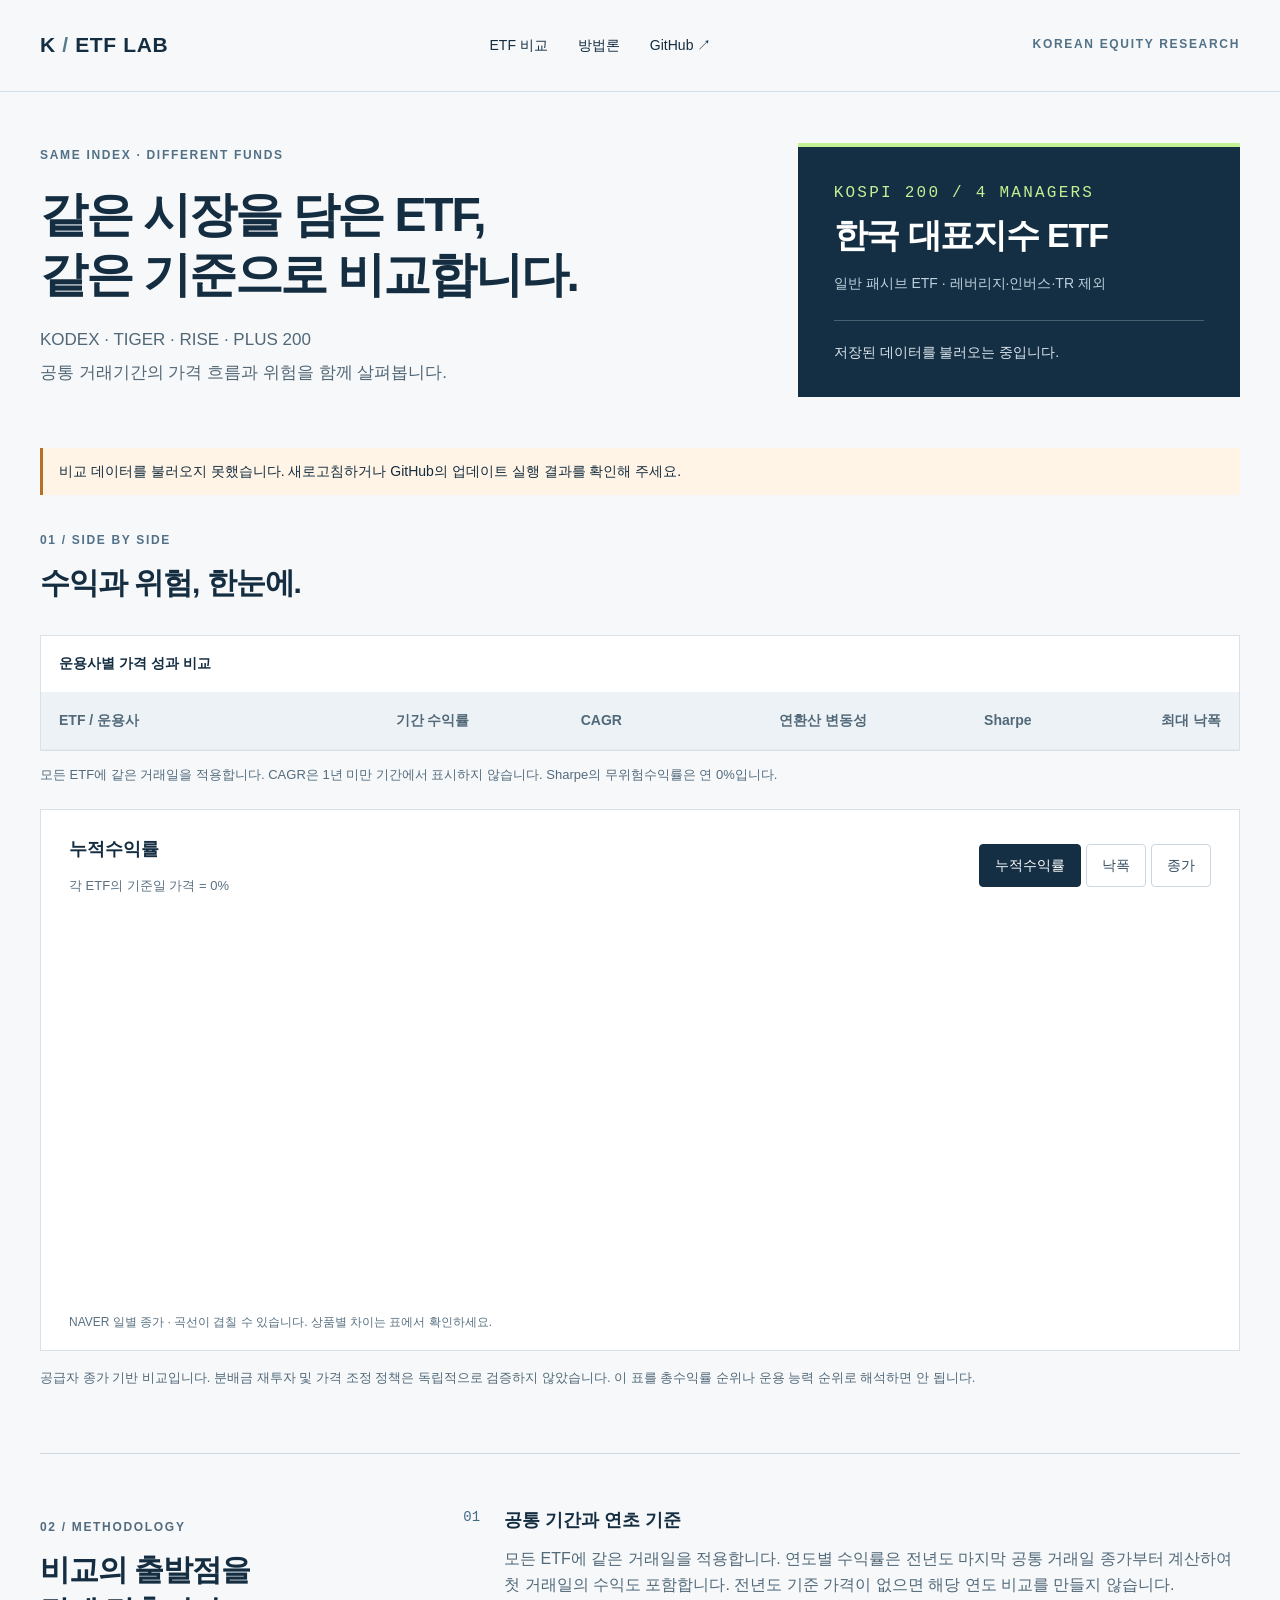
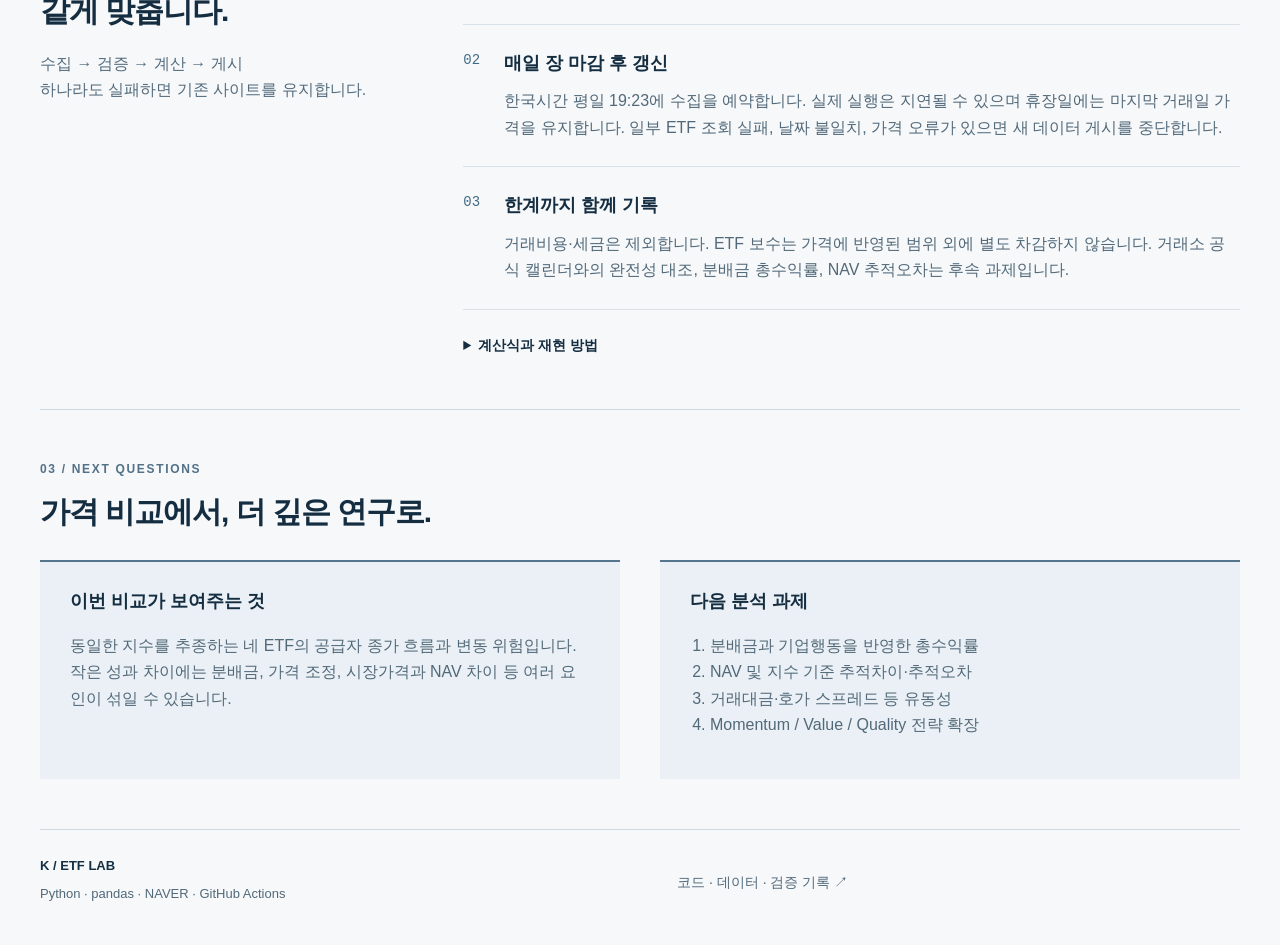
==== docs/index.html @ 1e572a50 "Add multi-ETF comparison and automated daily data refresh" ====
<!doctype html><html lang="ko"><head><meta charset="utf-8"><meta name="viewport" content="width=device-width,initial-scale=1"><title>KOSPI200 ETF LAB | 운용사별 ETF 비교</title><meta name="description" content="KODEX, TIGER, RISE, PLUS 200의 동일 기간 가격 성과 비교. 2026 YTD, 변동성, Sharpe, 최대 낙폭과 데이터 한계."><link rel="icon" href="favicon.svg"><link rel="stylesheet" href="style.css"><script defer src="data.js"></script><script defer src="app.js"></script></head><body>
<header><a class="brand" href="#">K<span> / </span>ETF LAB</a><nav aria-label="페이지 이동"><a href="#analysis">ETF 비교</a><a href="#method">방법론</a><a href="https://github.com/wjyi0615/KOSPI200-ETF-LAB">GitHub ↗</a></nav><span class="edition">KOREAN EQUITY RESEARCH</span></header>
<main><section class="intro"><div><p class="eyebrow">SAME INDEX · DIFFERENT FUNDS</p><h1>같은 시장을 담은 ETF,<br>같은 기준으로 비교합니다.</h1><p class="lead">KODEX · TIGER · RISE · PLUS 200<br>공통 거래기간의 가격 흐름과 위험을 함께 살펴봅니다.</p></div><aside><span class="ticker">KOSPI 200 / 4 MANAGERS</span><h2>한국 대표지수 ETF</h2><p>일반 패시브 ETF · 레버리지·인버스·TR 제외</p><div class="note" id="data-date">저장된 데이터를 불러오는 중입니다.</div></aside></section>
<div class="status" id="status" role="status">데이터를 확인하고 있습니다.</div><noscript><p>차트와 비교표를 보려면 JavaScript를 켜주세요. 계산 방법과 코드는 GitHub에서 확인할 수 있습니다.</p></noscript>
<section id="analysis"><div class="section-head"><div><p class="eyebrow">01 / SIDE BY SIDE</p><h2>수익과 위험, 한눈에.</h2></div><div id="periods" class="periods" role="group" aria-label="분석 기간"></div></div><p id="range" class="muted" aria-live="polite"></p><div class="table-wrap"><table><caption>운용사별 가격 성과 비교</caption><thead><tr><th scope="col">ETF / 운용사</th><th scope="col" id="return-label">기간 수익률</th><th scope="col">CAGR</th><th scope="col">연환산 변동성</th><th scope="col">Sharpe</th><th scope="col">최대 낙폭</th></tr></thead><tbody id="comparison"></tbody></table></div><p class="metric-note">모든 ETF에 같은 거래일을 적용합니다. CAGR은 1년 미만 기간에서 표시하지 않습니다. Sharpe의 무위험수익률은 연 0%입니다.</p>
<div class="chart-panel"><div class="chart-top"><div><h3 id="chart-title">누적수익률</h3><p id="chart-note">각 ETF의 기준일 가격 = 0%</p></div><div class="chart-controls" role="group" aria-label="차트 종류"><button data-chart="cumulative" aria-pressed="true">누적수익률</button><button data-chart="drawdown" aria-pressed="false">낙폭</button><button data-chart="price" aria-pressed="false">종가</button></div></div><div id="legend"></div><svg id="chart" viewBox="0 0 1000 330" role="img" aria-labelledby="chart-title chart-desc"><desc id="chart-desc">ETF 가격 성과 비교</desc></svg><p class="chart-caption">NAVER 일별 종가 · 곡선이 겹칠 수 있습니다. 상품별 차이는 표에서 확인하세요.</p></div>
<p class="disclosure">공급자 종가 기반 비교입니다. 분배금 재투자 및 가격 조정 정책은 독립적으로 검증하지 않았습니다. 이 표를 총수익률 순위나 운용 능력 순위로 해석하면 안 됩니다.</p></section>
<section class="method" id="method"><div><p class="eyebrow">02 / METHODOLOGY</p><h2>비교의 출발점을<br>같게 맞춥니다.</h2><p>수집 → 검증 → 계산 → 게시<br>하나라도 실패하면 기존 사이트를 유지합니다.</p></div><div class="method-content"><article><span>01</span><div><h3>공통 기간과 연초 기준</h3><p>모든 ETF에 같은 거래일을 적용합니다. 연도별 수익률은 전년도 마지막 공통 거래일 종가부터 계산하여 첫 거래일의 수익도 포함합니다. 전년도 기준 가격이 없으면 해당 연도 비교를 만들지 않습니다.</p></div></article><article><span>02</span><div><h3>매일 장 마감 후 갱신</h3><p>한국시간 평일 19:23에 수집을 예약합니다. 실제 실행은 지연될 수 있으며 휴장일에는 마지막 거래일 가격을 유지합니다. 일부 ETF 조회 실패, 날짜 불일치, 가격 오류가 있으면 새 데이터 게시를 중단합니다.</p></div></article><article><span>03</span><div><h3>한계까지 함께 기록</h3><p>거래비용·세금은 제외합니다. ETF 보수는 가격에 반영된 범위 외에 별도 차감하지 않습니다. 거래소 공식 캘린더와의 완전성 대조, 분배금 총수익률, NAV 추적오차는 후속 과제입니다.</p></div></article><details><summary>계산식과 재현 방법</summary><div class="formulas"><p>일별수익률 = Pₜ / Pₜ₋₁ − 1</p><p>기간수익률 = P끝 / P기준일 − 1</p><p>CAGR = (P끝 / P기준일)^(365.25 / 경과일수) − 1</p><p>연환산 변동성 = 일별수익률 표본 표준편차 × √252</p><p>Sharpe = 일별수익률 평균 / 표본 표준편차 × √252</p><p>최대 낙폭 = min(Pₜ / 해당 기간 누적 최고가격 − 1)</p><p>코드·종목 설정·공개 데이터 스냅샷은 GitHub에 보관합니다. 원본 조회 응답과 체크섬은 자동 실행의 산출물로 14일 보관합니다.</p></div></details></div></section>
<section id="limitations"><p class="eyebrow">03 / NEXT QUESTIONS</p><h2>가격 비교에서, 더 깊은 연구로.</h2><div class="boundary-grid"><article><h3>이번 비교가 보여주는 것</h3><p>동일한 지수를 추종하는 네 ETF의 공급자 종가 흐름과 변동 위험입니다. 작은 성과 차이에는 분배금, 가격 조정, 시장가격과 NAV 차이 등 여러 요인이 섞일 수 있습니다.</p></article><article><h3>다음 분석 과제</h3><ol><li>분배금과 기업행동을 반영한 총수익률</li><li>NAV 및 지수 기준 추적차이·추적오차</li><li>거래대금·호가 스프레드 등 유동성</li><li>Momentum / Value / Quality 전략 확장</li></ol></article></div></section>
<footer><div><b>K / ETF LAB</b><p>Python · pandas · NAVER · GitHub Actions</p></div><a href="https://github.com/wjyi0615/KOSPI200-ETF-LAB">코드 · 데이터 · 검증 기록 ↗</a><p id="checked-at"></p></footer></main></body></html>
---- docs/style.css ----
:root{font-family:Inter,-apple-system,BlinkMacSystemFont,"Apple SD Gothic Neo","Noto Sans KR",sans-serif;color:#142d40;background:#f6f8fa;font-size:16px;line-height:1.65}*{box-sizing:border-box}body{margin:0}a{color:inherit;text-decoration:none}a:hover{text-decoration:underline}header{max-width:1280px;margin:auto;padding:28px 40px;display:flex;align-items:center;justify-content:space-between;border-bottom:1px solid #d5dfe7}.brand{font-size:21px;font-weight:800;letter-spacing:.03em}.brand span{color:#557c8c}nav{display:flex;gap:30px;font-size:14px}.edition,.eyebrow{font-size:12px;letter-spacing:.14em;font-weight:700;color:#527187}main{max-width:1280px;padding:0 40px;margin:auto}.intro{display:grid;grid-template-columns:1.5fr 1fr;gap:80px;padding:64px 0 58px;align-items:center}h1{font-size:clamp(36px,4.5vw,58px);line-height:1.24;letter-spacing:-.045em;margin:20px 0}h2{font-size:30px;line-height:1.35;letter-spacing:-.035em;margin:12px 0 20px}h3{font-size:18px;margin:0 0 10px}.lead{font-size:17px;color:#526776;line-height:1.9}aside{background:#142f43;color:white;padding:32px 36px;position:relative;border-top:4px solid #c5ef93}aside h2{font-size:34px;margin:6px 0}aside p{font-size:14px;color:#bed0de}.ticker{color:#c5ef93;letter-spacing:.14em;font-family:monospace}.note{border-top:1px solid #476070;padding-top:20px;margin-top:25px;font-size:14px;color:#dbe5ed}section{scroll-margin-top:30px}.section-head{display:flex;justify-content:space-between;align-items:center;gap:20px}.section-head h2{margin-bottom:8px}button{font:inherit;font-size:14px;cursor:pointer;border:1px solid #cad7e1;background:transparent;color:#324c61;padding:9px 15px;border-radius:4px}button:hover{background:#e5edf2}button[aria-pressed=true]{background:#142f43;color:white;border-color:#142f43}button:focus-visible,a:focus-visible,summary:focus-visible{outline:3px solid #4b98ce;outline-offset:4px}.periods,.chart-controls{display:flex;gap:5px}.muted{font-size:14px;color:#536b7d}.metrics{display:grid;grid-template-columns:repeat(5,1fr);margin:25px 0 28px;border-top:1px solid #cdd9e2;border-bottom:1px solid #cdd9e2}.metric{padding:23px 18px;border-right:1px solid #dbe3e9}.metric:first-child{padding-left:0}.metric:last-child{border:0}.metric-label{font-size:14px;color:#526979}.metric-value{font-size:30px;font-weight:650;letter-spacing:-.04em;margin-top:8px;font-variant-numeric:tabular-nums}.metric-value.negative{color:#ab4353}.chart-panel{background:white;border:1px solid #d8e1e8;padding:25px 28px 15px}.chart-top{display:flex;align-items:center;justify-content:space-between;gap:14px}.chart-top p{font-size:13px;color:#597182;margin:0}#chart{width:100%;display:block;margin-top:20px;overflow:visible}.chart-caption{font-size:12px;color:#597182;margin:2px 0}.disclosure{font-size:13px;color:#526979;margin:16px 0 0}.method{display:grid;grid-template-columns:1fr 2fr;gap:70px;border-top:1px solid #cdd9e2;margin-top:65px;padding:52px 0}.method>div>p{color:#536b7d}.method-content article{display:flex;gap:24px;padding:0 0 25px;margin-bottom:24px;border-bottom:1px solid #d9e2e9}.method-content article>span{color:#426b84;font-size:14px;font-family:monospace}.method-content p{margin:0;color:#526979;font-size:16px}summary{font-size:14px;cursor:pointer;font-weight:650}.formulas{padding:20px 0}.formulas p{margin:10px 0;font-size:14px}#limitations{padding:38px 0 50px;border-top:1px solid #cdd9e2}.boundary-grid{display:grid;grid-template-columns:1fr 1fr;gap:40px;margin-top:28px}.boundary-grid article{padding:25px 30px;background:#eaf0f5;border-top:2px solid #54778d}.boundary-grid p,.boundary-grid li{color:#526979;font-size:16px}.boundary-grid ol{padding-left:20px}footer{display:flex;justify-content:space-between;gap:25px;align-items:center;border-top:1px solid #cdd9e2;padding:25px 0 35px;font-size:13px;color:#526979}footer a{font-size:14px}footer b{color:#142f43}footer p{margin:6px 0}@media(max-width:850px){header{padding:22px 24px}.edition{display:none}main{padding:0 24px}.intro{gap:30px;grid-template-columns:1.2fr 1fr;padding:35px 0}.section-head{align-items:flex-start;flex-direction:column}.metrics{grid-template-columns:repeat(3,1fr)}.metric:first-child{padding-left:18px}.metric:nth-child(3){border:0}.metric-value{font-size:26px}.method{grid-template-columns:1fr;gap:25px}.chart-controls button{padding:8px}.boundary-grid{gap:20px}footer{flex-wrap:wrap}}@media(max-width:560px){header{padding:20px}.brand{font-size:17px}nav{gap:14px;font-size:12px}main{padding:0 20px}.intro{grid-template-columns:1fr;gap:18px}h1{font-size:39px}aside{padding:22px}.intro aside h2{font-size:26px}.note{margin-top:15px;padding-top:12px}.metrics{grid-template-columns:repeat(2,1fr)}.metric:nth-child(3){border-right:1px solid #dbe3e9}.metric:nth-child(even){border:0}.chart-panel{padding:18px 12px}.chart-top{align-items:flex-start;flex-direction:column}#chart{min-height:180px}.boundary-grid{grid-template-columns:1fr}.method{margin-top:42px;padding-top:35px}footer{align-items:flex-start;flex-direction:column}.metric-value{font-size:28px}}
.intro{grid-template-columns:1.6fr 1fr;padding:42px 0;gap:50px}h1{font-size:clamp(32px,4vw,48px)}.table-wrap{overflow-x:auto;margin:24px 0 8px;background:white;border:1px solid #d8e1e8}table{border-collapse:collapse;width:100%;white-space:nowrap;font-size:14px;text-align:right}th,td{padding:17px 18px;border-bottom:1px solid #e2e9ef}th{font-weight:600;color:#526979;background:#edf2f6}th:first-child,td:first-child{text-align:left}td small{display:block;font-size:12px;color:#526979}td b{font-size:16px}caption{text-align:left;padding:16px 18px;font-weight:600}#legend{display:flex;gap:20px;flex-wrap:wrap;margin:18px 0 0;font-size:14px}.swatch{display:inline-block;width:20px;height:3px;vertical-align:middle;margin-right:8px}.status{padding:12px 16px;border-left:3px solid #197681;background:#e8f1f3;font-size:14px;margin-bottom:24px}.status.warning{border-color:#b57027;background:#fff4e5}.chart-panel{margin-top:24px}.periods{flex-wrap:wrap}.method{gap:35px}.metric-note{font-size:13px;color:#536b7d}.table-wrap a{text-decoration:underline;text-underline-offset:3px}@media(max-width:650px){.intro{grid-template-columns:1fr;gap:18px}h1{font-size:35px}.edition{display:none}.table-wrap{margin-right:-5px}th,td{padding:14px 12px}.section-head{align-items:flex-start}.chart-controls{flex-wrap:wrap}}
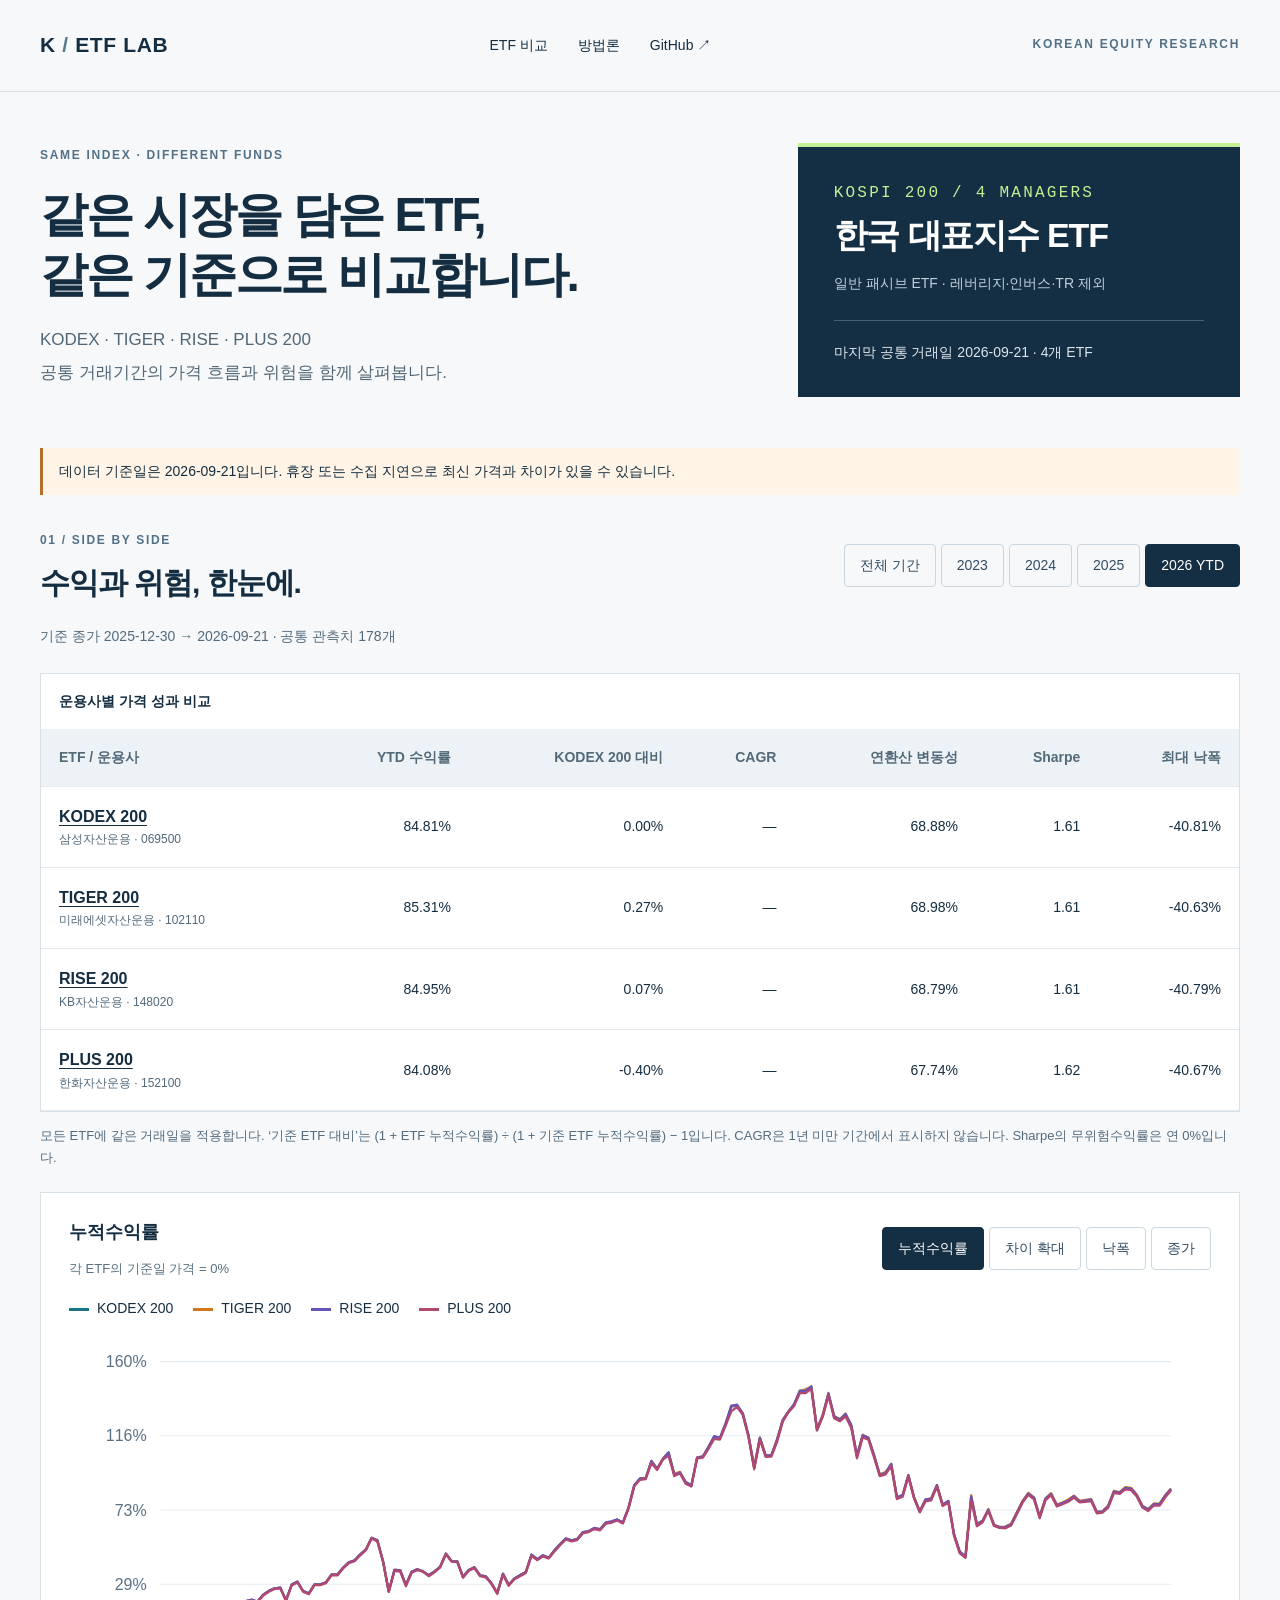
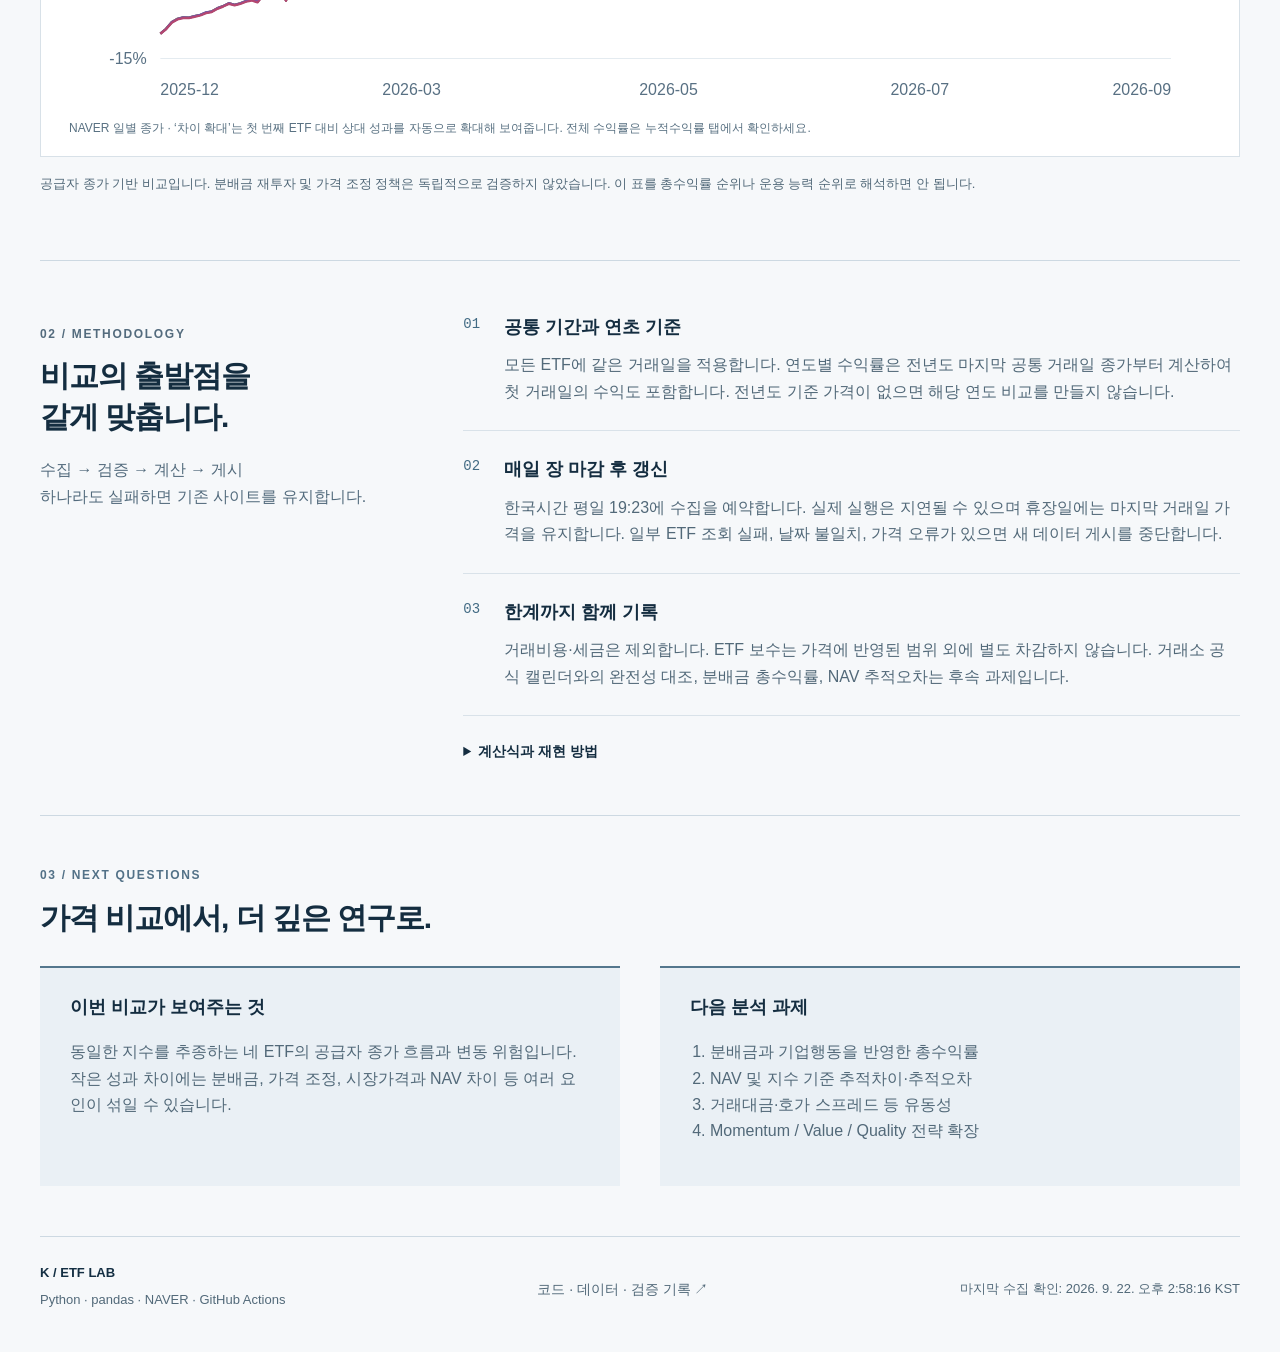
==== commit 63232fce: "Add relative ETF performance comparison: docs/index.html" ====
--- a/docs/index.html
+++ b/docs/index.html
@@ -2,8 +2,8 @@
 <header><a class="brand" href="#">K<span> / </span>ETF LAB</a><nav aria-label="페이지 이동"><a href="#analysis">ETF 비교</a><a href="#method">방법론</a><a href="https://github.com/wjyi0615/KOSPI200-ETF-LAB">GitHub ↗</a></nav><span class="edition">KOREAN EQUITY RESEARCH</span></header>
 <main><section class="intro"><div><p class="eyebrow">SAME INDEX · DIFFERENT FUNDS</p><h1>같은 시장을 담은 ETF,<br>같은 기준으로 비교합니다.</h1><p class="lead">KODEX · TIGER · RISE · PLUS 200<br>공통 거래기간의 가격 흐름과 위험을 함께 살펴봅니다.</p></div><aside><span class="ticker">KOSPI 200 / 4 MANAGERS</span><h2>한국 대표지수 ETF</h2><p>일반 패시브 ETF · 레버리지·인버스·TR 제외</p><div class="note" id="data-date">저장된 데이터를 불러오는 중입니다.</div></aside></section>
 <div class="status" id="status" role="status">데이터를 확인하고 있습니다.</div><noscript><p>차트와 비교표를 보려면 JavaScript를 켜주세요. 계산 방법과 코드는 GitHub에서 확인할 수 있습니다.</p></noscript>
-<section id="analysis"><div class="section-head"><div><p class="eyebrow">01 / SIDE BY SIDE</p><h2>수익과 위험, 한눈에.</h2></div><div id="periods" class="periods" role="group" aria-label="분석 기간"></div></div><p id="range" class="muted" aria-live="polite"></p><div class="table-wrap"><table><caption>운용사별 가격 성과 비교</caption><thead><tr><th scope="col">ETF / 운용사</th><th scope="col" id="return-label">기간 수익률</th><th scope="col">CAGR</th><th scope="col">연환산 변동성</th><th scope="col">Sharpe</th><th scope="col">최대 낙폭</th></tr></thead><tbody id="comparison"></tbody></table></div><p class="metric-note">모든 ETF에 같은 거래일을 적용합니다. CAGR은 1년 미만 기간에서 표시하지 않습니다. Sharpe의 무위험수익률은 연 0%입니다.</p>
-<div class="chart-panel"><div class="chart-top"><div><h3 id="chart-title">누적수익률</h3><p id="chart-note">각 ETF의 기준일 가격 = 0%</p></div><div class="chart-controls" role="group" aria-label="차트 종류"><button data-chart="cumulative" aria-pressed="true">누적수익률</button><button data-chart="drawdown" aria-pressed="false">낙폭</button><button data-chart="price" aria-pressed="false">종가</button></div></div><div id="legend"></div><svg id="chart" viewBox="0 0 1000 330" role="img" aria-labelledby="chart-title chart-desc"><desc id="chart-desc">ETF 가격 성과 비교</desc></svg><p class="chart-caption">NAVER 일별 종가 · 곡선이 겹칠 수 있습니다. 상품별 차이는 표에서 확인하세요.</p></div>
+<section id="analysis"><div class="section-head"><div><p class="eyebrow">01 / SIDE BY SIDE</p><h2>수익과 위험, 한눈에.</h2></div><div id="periods" class="periods" role="group" aria-label="분석 기간"></div></div><p id="range" class="muted" aria-live="polite"></p><div class="table-wrap"><table><caption>운용사별 가격 성과 비교</caption><thead><tr><th scope="col">ETF / 운용사</th><th scope="col" id="return-label">기간 수익률</th><th scope="col" id="relative-label">기준 ETF 대비</th><th scope="col">CAGR</th><th scope="col">연환산 변동성</th><th scope="col">Sharpe</th><th scope="col">최대 낙폭</th></tr></thead><tbody id="comparison"></tbody></table></div><p class="metric-note">모든 ETF에 같은 거래일을 적용합니다. ‘기준 ETF 대비’는 (1 + ETF 누적수익률) ÷ (1 + 기준 ETF 누적수익률) − 1입니다. CAGR은 1년 미만 기간에서 표시하지 않습니다. Sharpe의 무위험수익률은 연 0%입니다.</p>
+<div class="chart-panel"><div class="chart-top"><div><h3 id="chart-title">누적수익률</h3><p id="chart-note">각 ETF의 기준일 가격 = 0%</p></div><div class="chart-controls" role="group" aria-label="차트 종류"><button data-chart="cumulative" aria-pressed="true">누적수익률</button><button data-chart="relative" aria-pressed="false">차이 확대</button><button data-chart="drawdown" aria-pressed="false">낙폭</button><button data-chart="price" aria-pressed="false">종가</button></div></div><div id="legend"></div><svg id="chart" viewBox="0 0 1000 330" role="img" aria-labelledby="chart-title chart-desc"><desc id="chart-desc">ETF 가격 성과 비교</desc></svg><p class="chart-caption">NAVER 일별 종가 · ‘차이 확대’는 첫 번째 ETF 대비 상대 성과를 자동으로 확대해 보여줍니다. 전체 수익률은 누적수익률 탭에서 확인하세요.</p></div>
 <p class="disclosure">공급자 종가 기반 비교입니다. 분배금 재투자 및 가격 조정 정책은 독립적으로 검증하지 않았습니다. 이 표를 총수익률 순위나 운용 능력 순위로 해석하면 안 됩니다.</p></section>
 <section class="method" id="method"><div><p class="eyebrow">02 / METHODOLOGY</p><h2>비교의 출발점을<br>같게 맞춥니다.</h2><p>수집 → 검증 → 계산 → 게시<br>하나라도 실패하면 기존 사이트를 유지합니다.</p></div><div class="method-content"><article><span>01</span><div><h3>공통 기간과 연초 기준</h3><p>모든 ETF에 같은 거래일을 적용합니다. 연도별 수익률은 전년도 마지막 공통 거래일 종가부터 계산하여 첫 거래일의 수익도 포함합니다. 전년도 기준 가격이 없으면 해당 연도 비교를 만들지 않습니다.</p></div></article><article><span>02</span><div><h3>매일 장 마감 후 갱신</h3><p>한국시간 평일 19:23에 수집을 예약합니다. 실제 실행은 지연될 수 있으며 휴장일에는 마지막 거래일 가격을 유지합니다. 일부 ETF 조회 실패, 날짜 불일치, 가격 오류가 있으면 새 데이터 게시를 중단합니다.</p></div></article><article><span>03</span><div><h3>한계까지 함께 기록</h3><p>거래비용·세금은 제외합니다. ETF 보수는 가격에 반영된 범위 외에 별도 차감하지 않습니다. 거래소 공식 캘린더와의 완전성 대조, 분배금 총수익률, NAV 추적오차는 후속 과제입니다.</p></div></article><details><summary>계산식과 재현 방법</summary><div class="formulas"><p>일별수익률 = Pₜ / Pₜ₋₁ − 1</p><p>기간수익률 = P끝 / P기준일 − 1</p><p>CAGR = (P끝 / P기준일)^(365.25 / 경과일수) − 1</p><p>연환산 변동성 = 일별수익률 표본 표준편차 × √252</p><p>Sharpe = 일별수익률 평균 / 표본 표준편차 × √252</p><p>최대 낙폭 = min(Pₜ / 해당 기간 누적 최고가격 − 1)</p><p>코드·종목 설정·공개 데이터 스냅샷은 GitHub에 보관합니다. 원본 조회 응답과 체크섬은 자동 실행의 산출물로 14일 보관합니다.</p></div></details></div></section>
 <section id="limitations"><p class="eyebrow">03 / NEXT QUESTIONS</p><h2>가격 비교에서, 더 깊은 연구로.</h2><div class="boundary-grid"><article><h3>이번 비교가 보여주는 것</h3><p>동일한 지수를 추종하는 네 ETF의 공급자 종가 흐름과 변동 위험입니다. 작은 성과 차이에는 분배금, 가격 조정, 시장가격과 NAV 차이 등 여러 요인이 섞일 수 있습니다.</p></article><article><h3>다음 분석 과제</h3><ol><li>분배금과 기업행동을 반영한 총수익률</li><li>NAV 및 지수 기준 추적차이·추적오차</li><li>거래대금·호가 스프레드 등 유동성</li><li>Momentum / Value / Quality 전략 확장</li></ol></article></div></section>
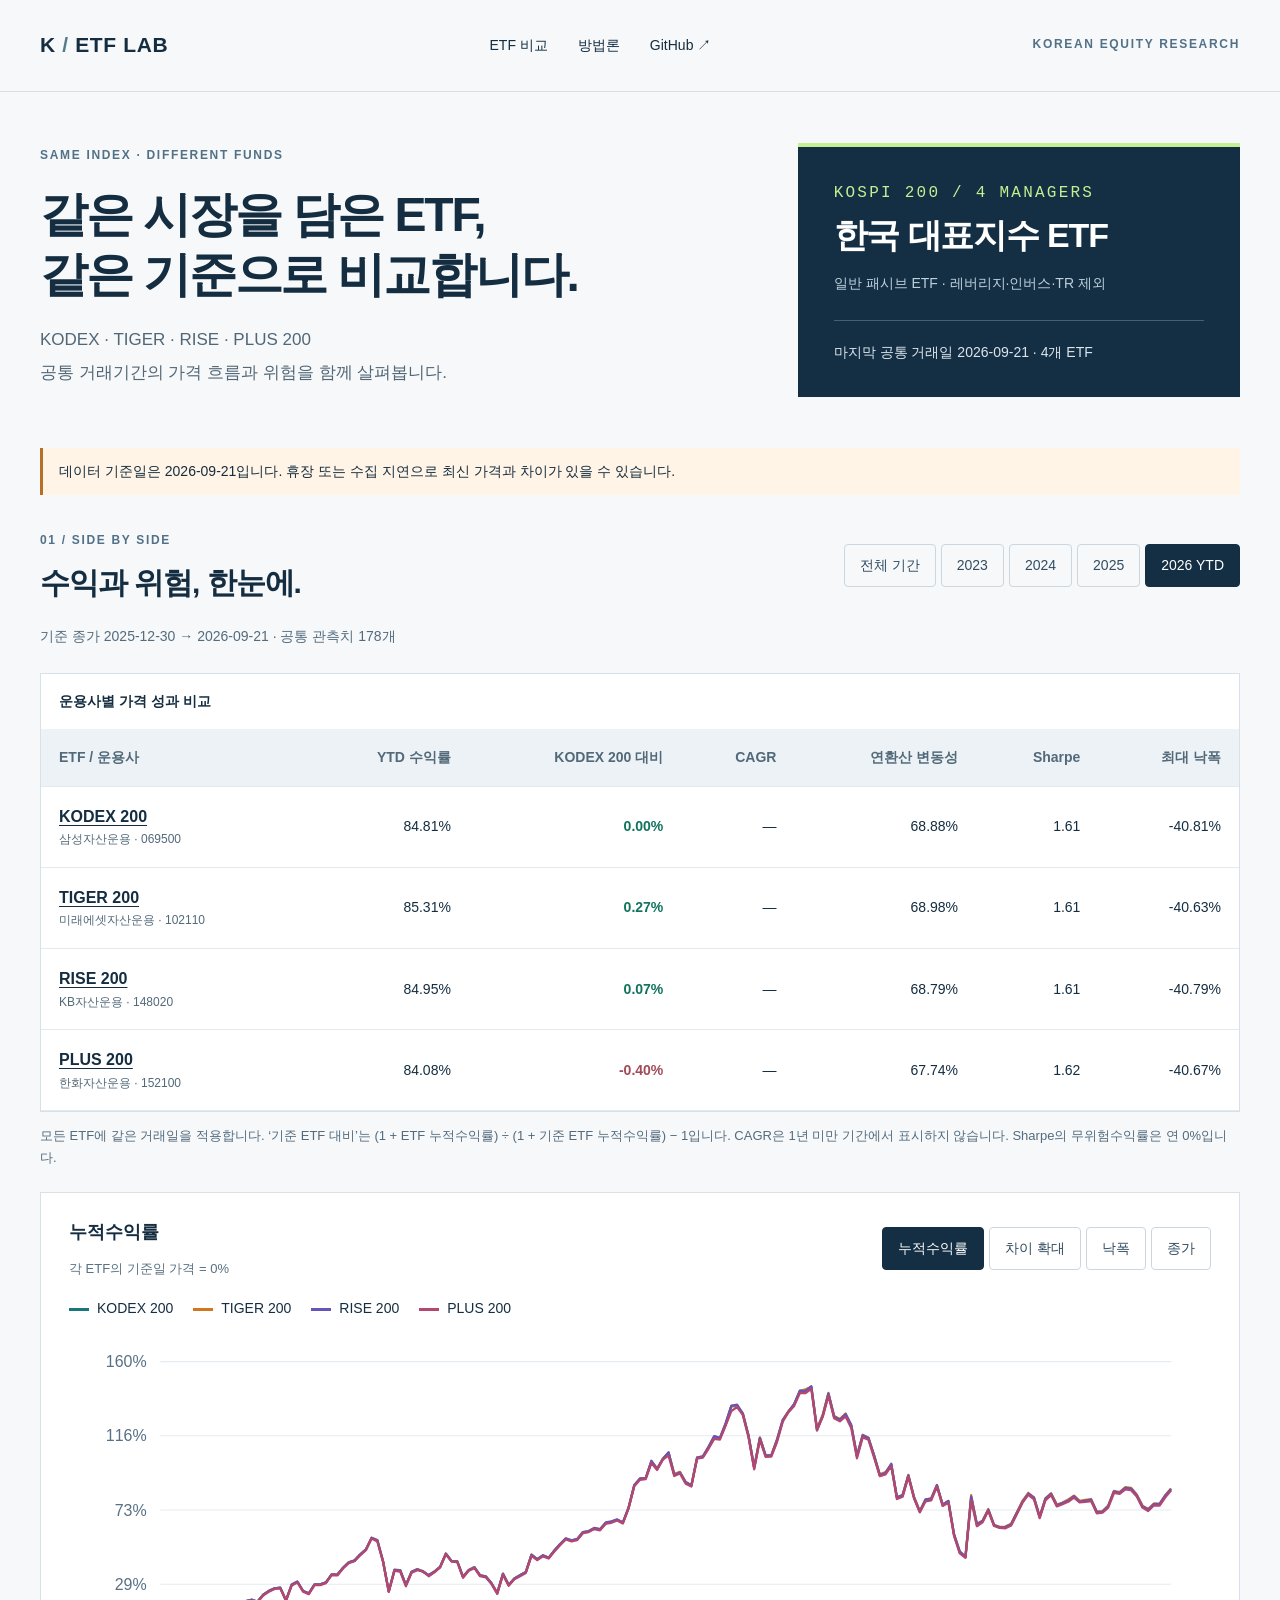
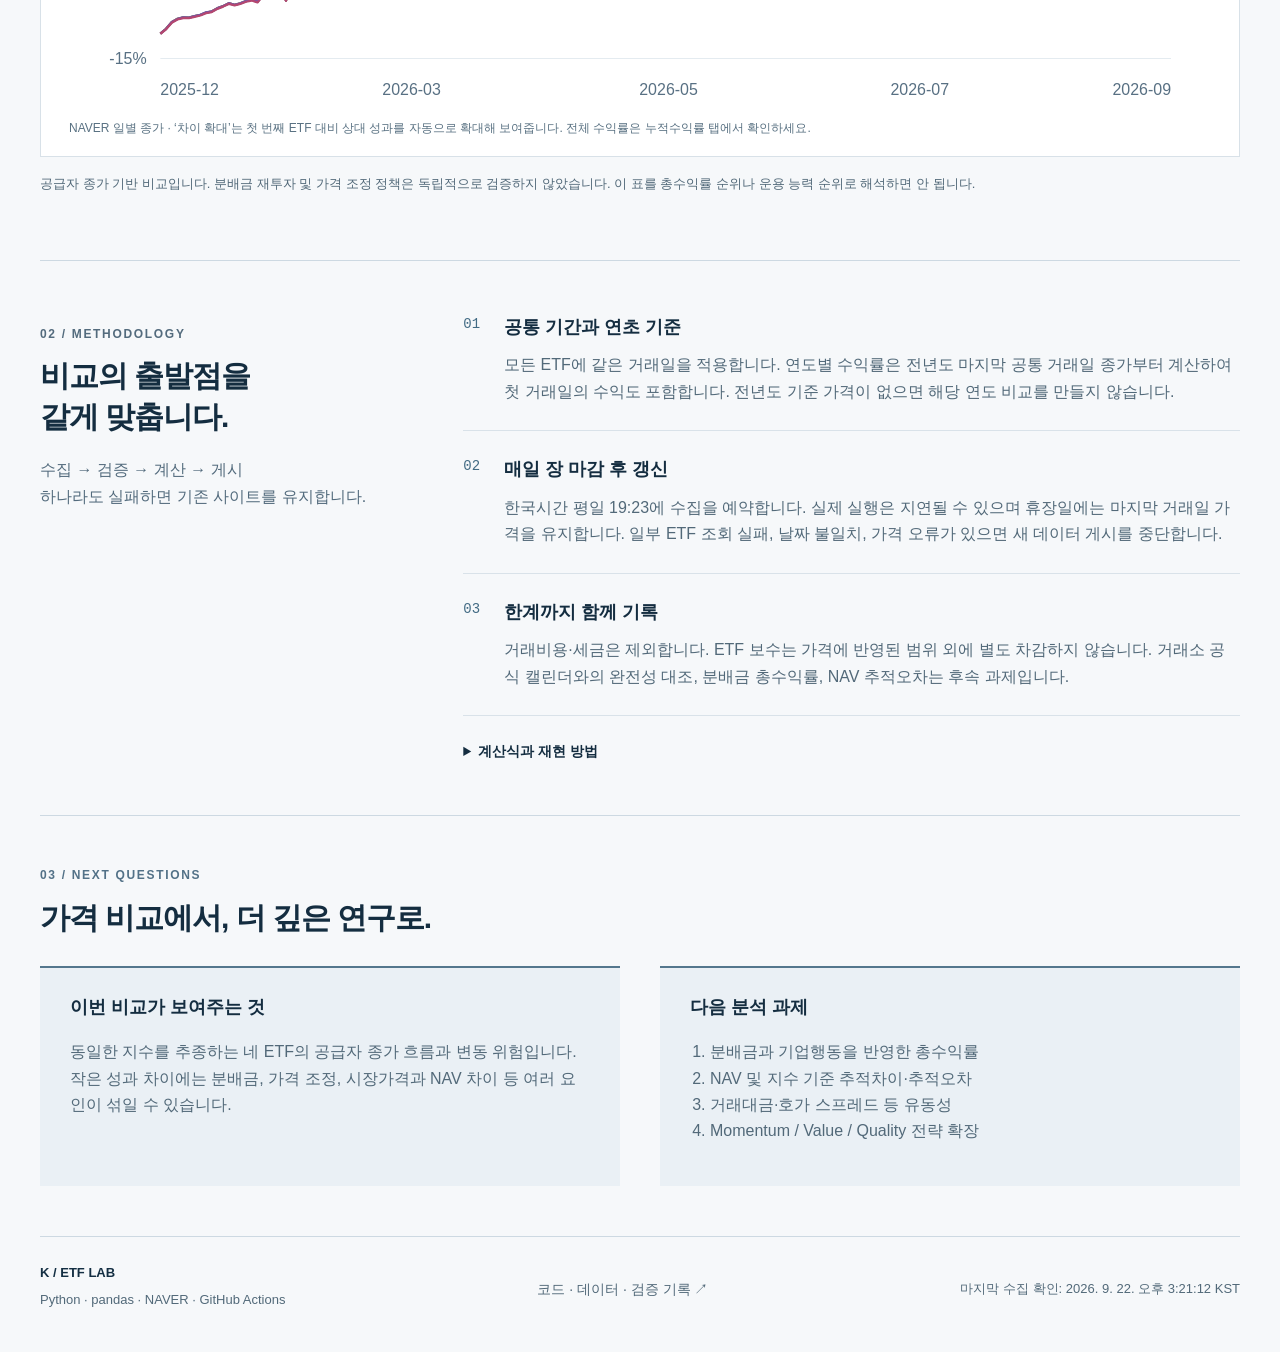
==== commit 653d8501: "Version chart assets to prevent stale browser scripts" ====
--- a/docs/index.html
+++ b/docs/index.html
@@ -1,4 +1,4 @@
-<!doctype html><html lang="ko"><head><meta charset="utf-8"><meta name="viewport" content="width=device-width,initial-scale=1"><title>KOSPI200 ETF LAB | 운용사별 ETF 비교</title><meta name="description" content="KODEX, TIGER, RISE, PLUS 200의 동일 기간 가격 성과 비교. 2026 YTD, 변동성, Sharpe, 최대 낙폭과 데이터 한계."><link rel="icon" href="favicon.svg"><link rel="stylesheet" href="style.css"><script defer src="data.js"></script><script defer src="app.js"></script></head><body>
+<!doctype html><html lang="ko"><head><meta charset="utf-8"><meta name="viewport" content="width=device-width,initial-scale=1"><title>KOSPI200 ETF LAB | 운용사별 ETF 비교</title><meta name="description" content="KODEX, TIGER, RISE, PLUS 200의 동일 기간 가격 성과 비교. 2026 YTD, 변동성, Sharpe, 최대 낙폭과 데이터 한계."><link rel="icon" href="favicon.svg"><link rel="stylesheet" href="style.css?v=relative-1"><script defer src="data.js"></script><script defer src="app.js?v=relative-1"></script></head><body>
 <header><a class="brand" href="#">K<span> / </span>ETF LAB</a><nav aria-label="페이지 이동"><a href="#analysis">ETF 비교</a><a href="#method">방법론</a><a href="https://github.com/wjyi0615/KOSPI200-ETF-LAB">GitHub ↗</a></nav><span class="edition">KOREAN EQUITY RESEARCH</span></header>
 <main><section class="intro"><div><p class="eyebrow">SAME INDEX · DIFFERENT FUNDS</p><h1>같은 시장을 담은 ETF,<br>같은 기준으로 비교합니다.</h1><p class="lead">KODEX · TIGER · RISE · PLUS 200<br>공통 거래기간의 가격 흐름과 위험을 함께 살펴봅니다.</p></div><aside><span class="ticker">KOSPI 200 / 4 MANAGERS</span><h2>한국 대표지수 ETF</h2><p>일반 패시브 ETF · 레버리지·인버스·TR 제외</p><div class="note" id="data-date">저장된 데이터를 불러오는 중입니다.</div></aside></section>
 <div class="status" id="status" role="status">데이터를 확인하고 있습니다.</div><noscript><p>차트와 비교표를 보려면 JavaScript를 켜주세요. 계산 방법과 코드는 GitHub에서 확인할 수 있습니다.</p></noscript>
--- a/docs/style.css
+++ b/docs/style.css
@@ -1,2 +1,2 @@
 :root{font-family:Inter,-apple-system,BlinkMacSystemFont,"Apple SD Gothic Neo","Noto Sans KR",sans-serif;color:#142d40;background:#f6f8fa;font-size:16px;line-height:1.65}*{box-sizing:border-box}body{margin:0}a{color:inherit;text-decoration:none}a:hover{text-decoration:underline}header{max-width:1280px;margin:auto;padding:28px 40px;display:flex;align-items:center;justify-content:space-between;border-bottom:1px solid #d5dfe7}.brand{font-size:21px;font-weight:800;letter-spacing:.03em}.brand span{color:#557c8c}nav{display:flex;gap:30px;font-size:14px}.edition,.eyebrow{font-size:12px;letter-spacing:.14em;font-weight:700;color:#527187}main{max-width:1280px;padding:0 40px;margin:auto}.intro{display:grid;grid-template-columns:1.5fr 1fr;gap:80px;padding:64px 0 58px;align-items:center}h1{font-size:clamp(36px,4.5vw,58px);line-height:1.24;letter-spacing:-.045em;margin:20px 0}h2{font-size:30px;line-height:1.35;letter-spacing:-.035em;margin:12px 0 20px}h3{font-size:18px;margin:0 0 10px}.lead{font-size:17px;color:#526776;line-height:1.9}aside{background:#142f43;color:white;padding:32px 36px;position:relative;border-top:4px solid #c5ef93}aside h2{font-size:34px;margin:6px 0}aside p{font-size:14px;color:#bed0de}.ticker{color:#c5ef93;letter-spacing:.14em;font-family:monospace}.note{border-top:1px solid #476070;padding-top:20px;margin-top:25px;font-size:14px;color:#dbe5ed}section{scroll-margin-top:30px}.section-head{display:flex;justify-content:space-between;align-items:center;gap:20px}.section-head h2{margin-bottom:8px}button{font:inherit;font-size:14px;cursor:pointer;border:1px solid #cad7e1;background:transparent;color:#324c61;padding:9px 15px;border-radius:4px}button:hover{background:#e5edf2}button[aria-pressed=true]{background:#142f43;color:white;border-color:#142f43}button:focus-visible,a:focus-visible,summary:focus-visible{outline:3px solid #4b98ce;outline-offset:4px}.periods,.chart-controls{display:flex;gap:5px}.muted{font-size:14px;color:#536b7d}.metrics{display:grid;grid-template-columns:repeat(5,1fr);margin:25px 0 28px;border-top:1px solid #cdd9e2;border-bottom:1px solid #cdd9e2}.metric{padding:23px 18px;border-right:1px solid #dbe3e9}.metric:first-child{padding-left:0}.metric:last-child{border:0}.metric-label{font-size:14px;color:#526979}.metric-value{font-size:30px;font-weight:650;letter-spacing:-.04em;margin-top:8px;font-variant-numeric:tabular-nums}.metric-value.negative{color:#ab4353}.chart-panel{background:white;border:1px solid #d8e1e8;padding:25px 28px 15px}.chart-top{display:flex;align-items:center;justify-content:space-between;gap:14px}.chart-top p{font-size:13px;color:#597182;margin:0}#chart{width:100%;display:block;margin-top:20px;overflow:visible}.chart-caption{font-size:12px;color:#597182;margin:2px 0}.disclosure{font-size:13px;color:#526979;margin:16px 0 0}.method{display:grid;grid-template-columns:1fr 2fr;gap:70px;border-top:1px solid #cdd9e2;margin-top:65px;padding:52px 0}.method>div>p{color:#536b7d}.method-content article{display:flex;gap:24px;padding:0 0 25px;margin-bottom:24px;border-bottom:1px solid #d9e2e9}.method-content article>span{color:#426b84;font-size:14px;font-family:monospace}.method-content p{margin:0;color:#526979;font-size:16px}summary{font-size:14px;cursor:pointer;font-weight:650}.formulas{padding:20px 0}.formulas p{margin:10px 0;font-size:14px}#limitations{padding:38px 0 50px;border-top:1px solid #cdd9e2}.boundary-grid{display:grid;grid-template-columns:1fr 1fr;gap:40px;margin-top:28px}.boundary-grid article{padding:25px 30px;background:#eaf0f5;border-top:2px solid #54778d}.boundary-grid p,.boundary-grid li{color:#526979;font-size:16px}.boundary-grid ol{padding-left:20px}footer{display:flex;justify-content:space-between;gap:25px;align-items:center;border-top:1px solid #cdd9e2;padding:25px 0 35px;font-size:13px;color:#526979}footer a{font-size:14px}footer b{color:#142f43}footer p{margin:6px 0}@media(max-width:850px){header{padding:22px 24px}.edition{display:none}main{padding:0 24px}.intro{gap:30px;grid-template-columns:1.2fr 1fr;padding:35px 0}.section-head{align-items:flex-start;flex-direction:column}.metrics{grid-template-columns:repeat(3,1fr)}.metric:first-child{padding-left:18px}.metric:nth-child(3){border:0}.metric-value{font-size:26px}.method{grid-template-columns:1fr;gap:25px}.chart-controls button{padding:8px}.boundary-grid{gap:20px}footer{flex-wrap:wrap}}@media(max-width:560px){header{padding:20px}.brand{font-size:17px}nav{gap:14px;font-size:12px}main{padding:0 20px}.intro{grid-template-columns:1fr;gap:18px}h1{font-size:39px}aside{padding:22px}.intro aside h2{font-size:26px}.note{margin-top:15px;padding-top:12px}.metrics{grid-template-columns:repeat(2,1fr)}.metric:nth-child(3){border-right:1px solid #dbe3e9}.metric:nth-child(even){border:0}.chart-panel{padding:18px 12px}.chart-top{align-items:flex-start;flex-direction:column}#chart{min-height:180px}.boundary-grid{grid-template-columns:1fr}.method{margin-top:42px;padding-top:35px}footer{align-items:flex-start;flex-direction:column}.metric-value{font-size:28px}}
-.intro{grid-template-columns:1.6fr 1fr;padding:42px 0;gap:50px}h1{font-size:clamp(32px,4vw,48px)}.table-wrap{overflow-x:auto;margin:24px 0 8px;background:white;border:1px solid #d8e1e8}table{border-collapse:collapse;width:100%;white-space:nowrap;font-size:14px;text-align:right}th,td{padding:17px 18px;border-bottom:1px solid #e2e9ef}th{font-weight:600;color:#526979;background:#edf2f6}th:first-child,td:first-child{text-align:left}td small{display:block;font-size:12px;color:#526979}td b{font-size:16px}caption{text-align:left;padding:16px 18px;font-weight:600}#legend{display:flex;gap:20px;flex-wrap:wrap;margin:18px 0 0;font-size:14px}.swatch{display:inline-block;width:20px;height:3px;vertical-align:middle;margin-right:8px}.status{padding:12px 16px;border-left:3px solid #197681;background:#e8f1f3;font-size:14px;margin-bottom:24px}.status.warning{border-color:#b57027;background:#fff4e5}.chart-panel{margin-top:24px}.periods{flex-wrap:wrap}.method{gap:35px}.metric-note{font-size:13px;color:#536b7d}.table-wrap a{text-decoration:underline;text-underline-offset:3px}@media(max-width:650px){.intro{grid-template-columns:1fr;gap:18px}h1{font-size:35px}.edition{display:none}.table-wrap{margin-right:-5px}th,td{padding:14px 12px}.section-head{align-items:flex-start}.chart-controls{flex-wrap:wrap}}
+.intro{grid-template-columns:1.6fr 1fr;padding:42px 0;gap:50px}h1{font-size:clamp(32px,4vw,48px)}.table-wrap{overflow-x:auto;margin:24px 0 8px;background:white;border:1px solid #d8e1e8}table{border-collapse:collapse;width:100%;white-space:nowrap;font-size:14px;text-align:right}th,td{padding:17px 18px;border-bottom:1px solid #e2e9ef}th{font-weight:600;color:#526979;background:#edf2f6}th:first-child,td:first-child{text-align:left}td small{display:block;font-size:12px;color:#526979}td b{font-size:16px}caption{text-align:left;padding:16px 18px;font-weight:600}#legend{display:flex;gap:20px;flex-wrap:wrap;margin:18px 0 0;font-size:14px}.swatch{display:inline-block;width:20px;height:3px;vertical-align:middle;margin-right:8px}.status{padding:12px 16px;border-left:3px solid #197681;background:#e8f1f3;font-size:14px;margin-bottom:24px}.status.warning{border-color:#b57027;background:#fff4e5}.chart-panel{margin-top:24px}.periods{flex-wrap:wrap}.method{gap:35px}.metric-note{font-size:13px;color:#536b7d}.table-wrap a{text-decoration:underline;text-underline-offset:3px}td.positive{color:#11735d;font-weight:650}td.negative{color:#a14b58;font-weight:650}@media(max-width:650px){.intro{grid-template-columns:1fr;gap:18px}h1{font-size:35px}.edition{display:none}.table-wrap{margin-right:-5px}th,td{padding:14px 12px}.section-head{align-items:flex-start}.chart-controls{flex-wrap:wrap}}
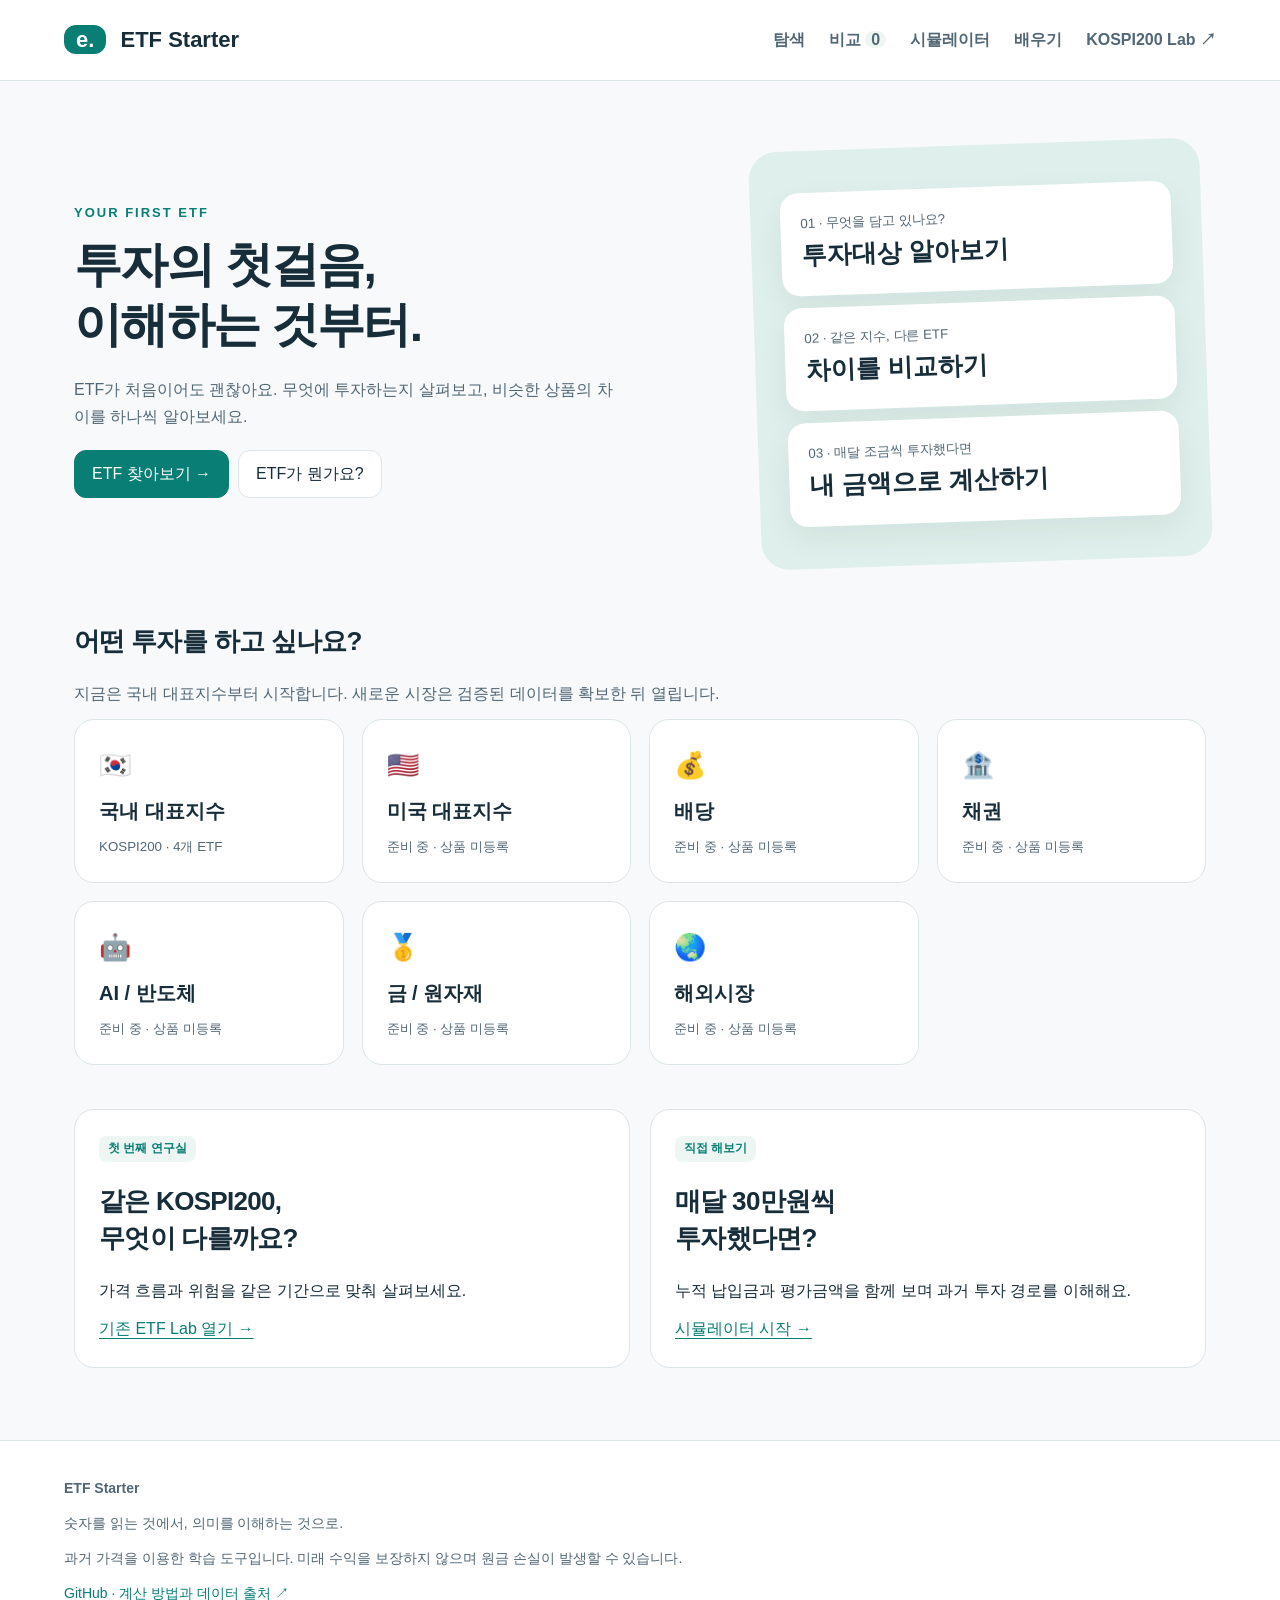
==== commit bba3858c: "Add ETF Starter exploration, comparison, learning and monthly simulation" ====
--- a/docs/index.html
+++ b/docs/index.html
@@ -1,10 +1,3 @@
-<!doctype html><html lang="ko"><head><meta charset="utf-8"><meta name="viewport" content="width=device-width,initial-scale=1"><title>KOSPI200 ETF LAB | 운용사별 ETF 비교</title><meta name="description" content="KODEX, TIGER, RISE, PLUS 200의 동일 기간 가격 성과 비교. 2026 YTD, 변동성, Sharpe, 최대 낙폭과 데이터 한계."><link rel="icon" href="favicon.svg"><link rel="stylesheet" href="style.css?v=relative-1"><script defer src="data.js"></script><script defer src="app.js?v=relative-1"></script></head><body>
-<header><a class="brand" href="#">K<span> / </span>ETF LAB</a><nav aria-label="페이지 이동"><a href="#analysis">ETF 비교</a><a href="#method">방법론</a><a href="https://github.com/wjyi0615/KOSPI200-ETF-LAB">GitHub ↗</a></nav><span class="edition">KOREAN EQUITY RESEARCH</span></header>
-<main><section class="intro"><div><p class="eyebrow">SAME INDEX · DIFFERENT FUNDS</p><h1>같은 시장을 담은 ETF,<br>같은 기준으로 비교합니다.</h1><p class="lead">KODEX · TIGER · RISE · PLUS 200<br>공통 거래기간의 가격 흐름과 위험을 함께 살펴봅니다.</p></div><aside><span class="ticker">KOSPI 200 / 4 MANAGERS</span><h2>한국 대표지수 ETF</h2><p>일반 패시브 ETF · 레버리지·인버스·TR 제외</p><div class="note" id="data-date">저장된 데이터를 불러오는 중입니다.</div></aside></section>
-<div class="status" id="status" role="status">데이터를 확인하고 있습니다.</div><noscript><p>차트와 비교표를 보려면 JavaScript를 켜주세요. 계산 방법과 코드는 GitHub에서 확인할 수 있습니다.</p></noscript>
-<section id="analysis"><div class="section-head"><div><p class="eyebrow">01 / SIDE BY SIDE</p><h2>수익과 위험, 한눈에.</h2></div><div id="periods" class="periods" role="group" aria-label="분석 기간"></div></div><p id="range" class="muted" aria-live="polite"></p><div class="table-wrap"><table><caption>운용사별 가격 성과 비교</caption><thead><tr><th scope="col">ETF / 운용사</th><th scope="col" id="return-label">기간 수익률</th><th scope="col" id="relative-label">기준 ETF 대비</th><th scope="col">CAGR</th><th scope="col">연환산 변동성</th><th scope="col">Sharpe</th><th scope="col">최대 낙폭</th></tr></thead><tbody id="comparison"></tbody></table></div><p class="metric-note">모든 ETF에 같은 거래일을 적용합니다. ‘기준 ETF 대비’는 (1 + ETF 누적수익률) ÷ (1 + 기준 ETF 누적수익률) − 1입니다. CAGR은 1년 미만 기간에서 표시하지 않습니다. Sharpe의 무위험수익률은 연 0%입니다.</p>
-<div class="chart-panel"><div class="chart-top"><div><h3 id="chart-title">누적수익률</h3><p id="chart-note">각 ETF의 기준일 가격 = 0%</p></div><div class="chart-controls" role="group" aria-label="차트 종류"><button data-chart="cumulative" aria-pressed="true">누적수익률</button><button data-chart="relative" aria-pressed="false">차이 확대</button><button data-chart="drawdown" aria-pressed="false">낙폭</button><button data-chart="price" aria-pressed="false">종가</button></div></div><div id="legend"></div><svg id="chart" viewBox="0 0 1000 330" role="img" aria-labelledby="chart-title chart-desc"><desc id="chart-desc">ETF 가격 성과 비교</desc></svg><p class="chart-caption">NAVER 일별 종가 · ‘차이 확대’는 첫 번째 ETF 대비 상대 성과를 자동으로 확대해 보여줍니다. 전체 수익률은 누적수익률 탭에서 확인하세요.</p></div>
-<p class="disclosure">공급자 종가 기반 비교입니다. 분배금 재투자 및 가격 조정 정책은 독립적으로 검증하지 않았습니다. 이 표를 총수익률 순위나 운용 능력 순위로 해석하면 안 됩니다.</p></section>
-<section class="method" id="method"><div><p class="eyebrow">02 / METHODOLOGY</p><h2>비교의 출발점을<br>같게 맞춥니다.</h2><p>수집 → 검증 → 계산 → 게시<br>하나라도 실패하면 기존 사이트를 유지합니다.</p></div><div class="method-content"><article><span>01</span><div><h3>공통 기간과 연초 기준</h3><p>모든 ETF에 같은 거래일을 적용합니다. 연도별 수익률은 전년도 마지막 공통 거래일 종가부터 계산하여 첫 거래일의 수익도 포함합니다. 전년도 기준 가격이 없으면 해당 연도 비교를 만들지 않습니다.</p></div></article><article><span>02</span><div><h3>매일 장 마감 후 갱신</h3><p>한국시간 평일 19:23에 수집을 예약합니다. 실제 실행은 지연될 수 있으며 휴장일에는 마지막 거래일 가격을 유지합니다. 일부 ETF 조회 실패, 날짜 불일치, 가격 오류가 있으면 새 데이터 게시를 중단합니다.</p></div></article><article><span>03</span><div><h3>한계까지 함께 기록</h3><p>거래비용·세금은 제외합니다. ETF 보수는 가격에 반영된 범위 외에 별도 차감하지 않습니다. 거래소 공식 캘린더와의 완전성 대조, 분배금 총수익률, NAV 추적오차는 후속 과제입니다.</p></div></article><details><summary>계산식과 재현 방법</summary><div class="formulas"><p>일별수익률 = Pₜ / Pₜ₋₁ − 1</p><p>기간수익률 = P끝 / P기준일 − 1</p><p>CAGR = (P끝 / P기준일)^(365.25 / 경과일수) − 1</p><p>연환산 변동성 = 일별수익률 표본 표준편차 × √252</p><p>Sharpe = 일별수익률 평균 / 표본 표준편차 × √252</p><p>최대 낙폭 = min(Pₜ / 해당 기간 누적 최고가격 − 1)</p><p>코드·종목 설정·공개 데이터 스냅샷은 GitHub에 보관합니다. 원본 조회 응답과 체크섬은 자동 실행의 산출물로 14일 보관합니다.</p></div></details></div></section>
-<section id="limitations"><p class="eyebrow">03 / NEXT QUESTIONS</p><h2>가격 비교에서, 더 깊은 연구로.</h2><div class="boundary-grid"><article><h3>이번 비교가 보여주는 것</h3><p>동일한 지수를 추종하는 네 ETF의 공급자 종가 흐름과 변동 위험입니다. 작은 성과 차이에는 분배금, 가격 조정, 시장가격과 NAV 차이 등 여러 요인이 섞일 수 있습니다.</p></article><article><h3>다음 분석 과제</h3><ol><li>분배금과 기업행동을 반영한 총수익률</li><li>NAV 및 지수 기준 추적차이·추적오차</li><li>거래대금·호가 스프레드 등 유동성</li><li>Momentum / Value / Quality 전략 확장</li></ol></article></div></section>
-<footer><div><b>K / ETF LAB</b><p>Python · pandas · NAVER · GitHub Actions</p></div><a href="https://github.com/wjyi0615/KOSPI200-ETF-LAB">코드 · 데이터 · 검증 기록 ↗</a><p id="checked-at"></p></footer></main></body></html>
+<!doctype html>
+<html lang="ko"><head><meta charset="utf-8"><meta name="viewport" content="width=device-width,initial-scale=1"><title>ETF Starter · 이해하고 비교하는 첫 투자</title><meta name="description" content="ETF를 처음 만나는 사람을 위한 탐색, 비교, 학습과 적립식 투자 시뮬레이션. KOSPI200 ETF Lab에서 시작합니다."><link rel="icon" href="favicon.svg"><link rel="stylesheet" href="starter.css?v=1"><script defer src="data.js"></script><script defer src="starter-core.js?v=1"></script><script defer src="starter.js?v=1"></script></head>
+<body><a class="skip" href="#content">본문으로 이동</a><header><a class="brand" href="#/" aria-label="ETF Starter 홈"><span class="logo">e.</span> ETF Starter</a><nav aria-label="주요 메뉴"><a href="#/explore">탐색</a><a href="#/compare">비교 <span id="selected-count">0</span></a><a href="#/simulator">시뮬레이터</a><a href="#/learn">배우기</a><a href="#/kospi200">KOSPI200 Lab ↗</a></nav></header><main id="content" tabindex="-1"><p role="status">저장된 가격을 불러오고 있습니다…</p></main><p id="announce" class="toast" role="status" aria-live="polite"></p><footer><b>ETF Starter</b><p>숫자를 읽는 것에서, 의미를 이해하는 것으로.</p><p>과거 가격을 이용한 학습 도구입니다. 미래 수익을 보장하지 않으며 원금 손실이 발생할 수 있습니다.</p><a href="https://github.com/wjyi0615/KOSPI200-ETF-LAB">GitHub · 계산 방법과 데이터 출처 ↗</a></footer><noscript><p>JavaScript를 켜면 비교와 시뮬레이션을 이용할 수 있습니다.</p></noscript></body></html>
--- a/docs/starter.css
+++ b/docs/starter.css
@@ -0,0 +1,3 @@
+:root{--ink:#172d39;--muted:#526775;--line:#dce5e8;--brand:#087e75;--wash:#edf6f3;--paper:#f7f9fa;--orange:#af570d}*{box-sizing:border-box}body{margin:0;background:var(--paper);color:var(--ink);font:16px/1.65 -apple-system,BlinkMacSystemFont,'Segoe UI',sans-serif}a{color:var(--brand);text-underline-offset:4px}button,input,select{font:inherit}button,.button{border:1px solid var(--line);border-radius:12px;padding:10px 17px;background:white;color:var(--ink);cursor:pointer;text-decoration:none;display:inline-block}button:hover,.button:hover{border-color:var(--brand);background:var(--wash)}button:disabled{opacity:.5;cursor:not-allowed}.primary,button[aria-pressed=true]{background:var(--brand);color:white;border-color:var(--brand)}:focus-visible{outline:3px solid #ce790f;outline-offset:4px}header{background:#fff;border-bottom:1px solid var(--line);padding:22px max(5vw,20px);display:flex;align-items:center;justify-content:space-between;gap:24px}.brand{font-size:22px;font-weight:800;text-decoration:none;color:var(--ink);white-space:nowrap}.logo{background:var(--brand);color:#fff;padding:2px 12px;border-radius:12px;margin-right:8px}nav{display:flex;gap:24px;flex-wrap:wrap}nav a{color:var(--muted);text-decoration:none;font-weight:600}nav a[aria-current=page]{color:var(--brand);text-decoration:underline}main{max-width:1180px;margin:auto;padding:48px 24px 72px;min-height:65vh}h1{font-size:clamp(30px,4vw,48px);letter-spacing:-1.7px;line-height:1.25;margin:12px 0 22px}h2{font-size:26px;letter-spacing:-.7px;line-height:1.4}h3{font-size:20px;margin:8px 0}p{margin:12px 0}.muted,small{color:var(--muted)}.eyebrow{color:var(--brand);font-size:13px;font-weight:800;letter-spacing:2px}.hero{display:grid;grid-template-columns:1.4fr 1fr;gap:50px;align-items:center;margin:16px 0 60px}.hero p{max-width:540px}.hero-art{border-radius:28px;padding:30px;background:#dfefeb;transform:rotate(-2deg)}.hero-art>div{background:white;border-radius:18px;padding:20px;margin:12px 0;box-shadow:0 12px 30px #173c3510}.hero-art small{display:block}.hero-art strong{font-size:25px}.grid{display:grid;grid-template-columns:repeat(3,minmax(0,1fr));gap:18px}.categories{grid-template-columns:repeat(4,minmax(0,1fr))}.card,.panel{border:1px solid var(--line);border-radius:20px;background:#fff;padding:24px}.card p{font-size:15px}.category{display:block;text-decoration:none;color:var(--ink);transition:transform .15s}.category:hover{transform:translateY(-3px)}.category span{font-size:26px}.category small{display:block}.badge{display:inline-block;padding:3px 9px;background:var(--wash);color:var(--brand);font-size:12px;border-radius:8px;font-weight:700}.price{font-size:28px;font-weight:750;margin:18px 0 0}.actions,.controls{display:flex;flex-wrap:wrap;gap:9px;align-items:center}.actions{margin:20px 0}.section{margin-top:44px}.section-top{display:flex;align-items:center;justify-content:space-between;gap:15px;margin-bottom:18px}.section-top h2{margin:0}.notice{padding:16px 20px;background:var(--wash);border-radius:12px;color:#28574f}.warning{background:#fff2df;color:#754408}.empty{border:1px dashed #afc4c8;border-radius:16px;padding:28px;text-align:center;background:#fff}.stats{display:grid;grid-template-columns:repeat(3,minmax(0,1fr));gap:14px;margin:24px 0}.stat{padding:22px;background:#fff;border:1px solid var(--line);border-radius:16px}.stat strong{display:block;font-size:25px}.positive{color:#a64036}.negative{color:#235fab}.table-wrap{overflow-x:auto;border:1px solid var(--line);border-radius:16px;background:white}table{width:100%;border-collapse:collapse;white-space:nowrap;text-align:left}th,td{padding:16px 20px;border-bottom:1px solid var(--line)}th{background:#eff5f5;font-weight:600}caption{text-align:left;font-weight:700;padding:20px}td small{display:block}.chart{display:block;width:100%;height:auto;min-height:190px}.legend{display:flex;flex-wrap:wrap;gap:18px;font-size:14px}.legend i{display:inline-block;width:10px;height:10px;border-radius:50%;margin-right:6px}details{border-top:1px solid var(--line);padding:13px 0}summary{cursor:pointer;font-weight:600}dl{margin:12px 0}dl>div{display:flex;justify-content:space-between;gap:12px;padding:7px 0;border-bottom:1px solid #edf1f3}dt{color:var(--muted)}dd{margin:0;text-align:right}label{font-weight:600;display:block}input,select{display:block;padding:11px;border:1px solid #a9bcc3;border-radius:9px;width:100%;color:var(--ink);background:#fff;margin-top:6px}.form-grid{display:grid;grid-template-columns:repeat(2,minmax(0,1fr));gap:18px}.two-col{display:grid;grid-template-columns:1fr 1fr;gap:20px}.term-link{font-size:13px;margin-left:4px}.glossary{scroll-margin-top:24px}.glossary:target{outline:3px solid var(--brand)}footer{padding:36px max(5vw,24px);border-top:1px solid var(--line);background:white;color:var(--muted);font-size:14px}.sr-only,.skip{position:absolute;width:1px;height:1px;overflow:hidden;clip:rect(0,0,0,0)}.skip:focus{position:fixed;top:0;left:0;width:auto;height:auto;clip:auto;padding:15px;background:white;z-index:10}#selected-count{background:var(--wash);border-radius:20px;padding:0 6px}.bar{display:block;height:16px;background:var(--brand);border-radius:4px}.subtle{font-size:14px}.search{max-width:420px;margin-bottom:20px}@media(max-width:800px){header{align-items:flex-start;flex-direction:column;gap:16px}nav{gap:16px;font-size:14px}.hero{grid-template-columns:1fr;gap:20px;margin-bottom:35px}.hero-art{display:none}.grid,.categories{grid-template-columns:repeat(2,minmax(0,1fr))}.two-col{grid-template-columns:1fr}.stats{grid-template-columns:repeat(2,minmax(0,1fr))}main{padding:28px 18px 48px}.section-top{align-items:flex-start;flex-direction:column}}@media(max-width:460px){.grid{grid-template-columns:1fr}.categories{grid-template-columns:1fr 1fr}.card,.panel{padding:18px}.form-grid,.stats{grid-template-columns:1fr}.category{padding:16px}.category h3{font-size:16px}h1{letter-spacing:-1px}button,.button{padding:10px 13px}.chart{min-height:140px}}
+
+.toast{position:fixed;bottom:22px;left:50%;transform:translateX(-50%);background:#172d39;color:white;padding:12px 20px;border-radius:12px;max-width:90vw;box-shadow:0 4px 25px #0002;z-index:10}.toast:empty{display:none}
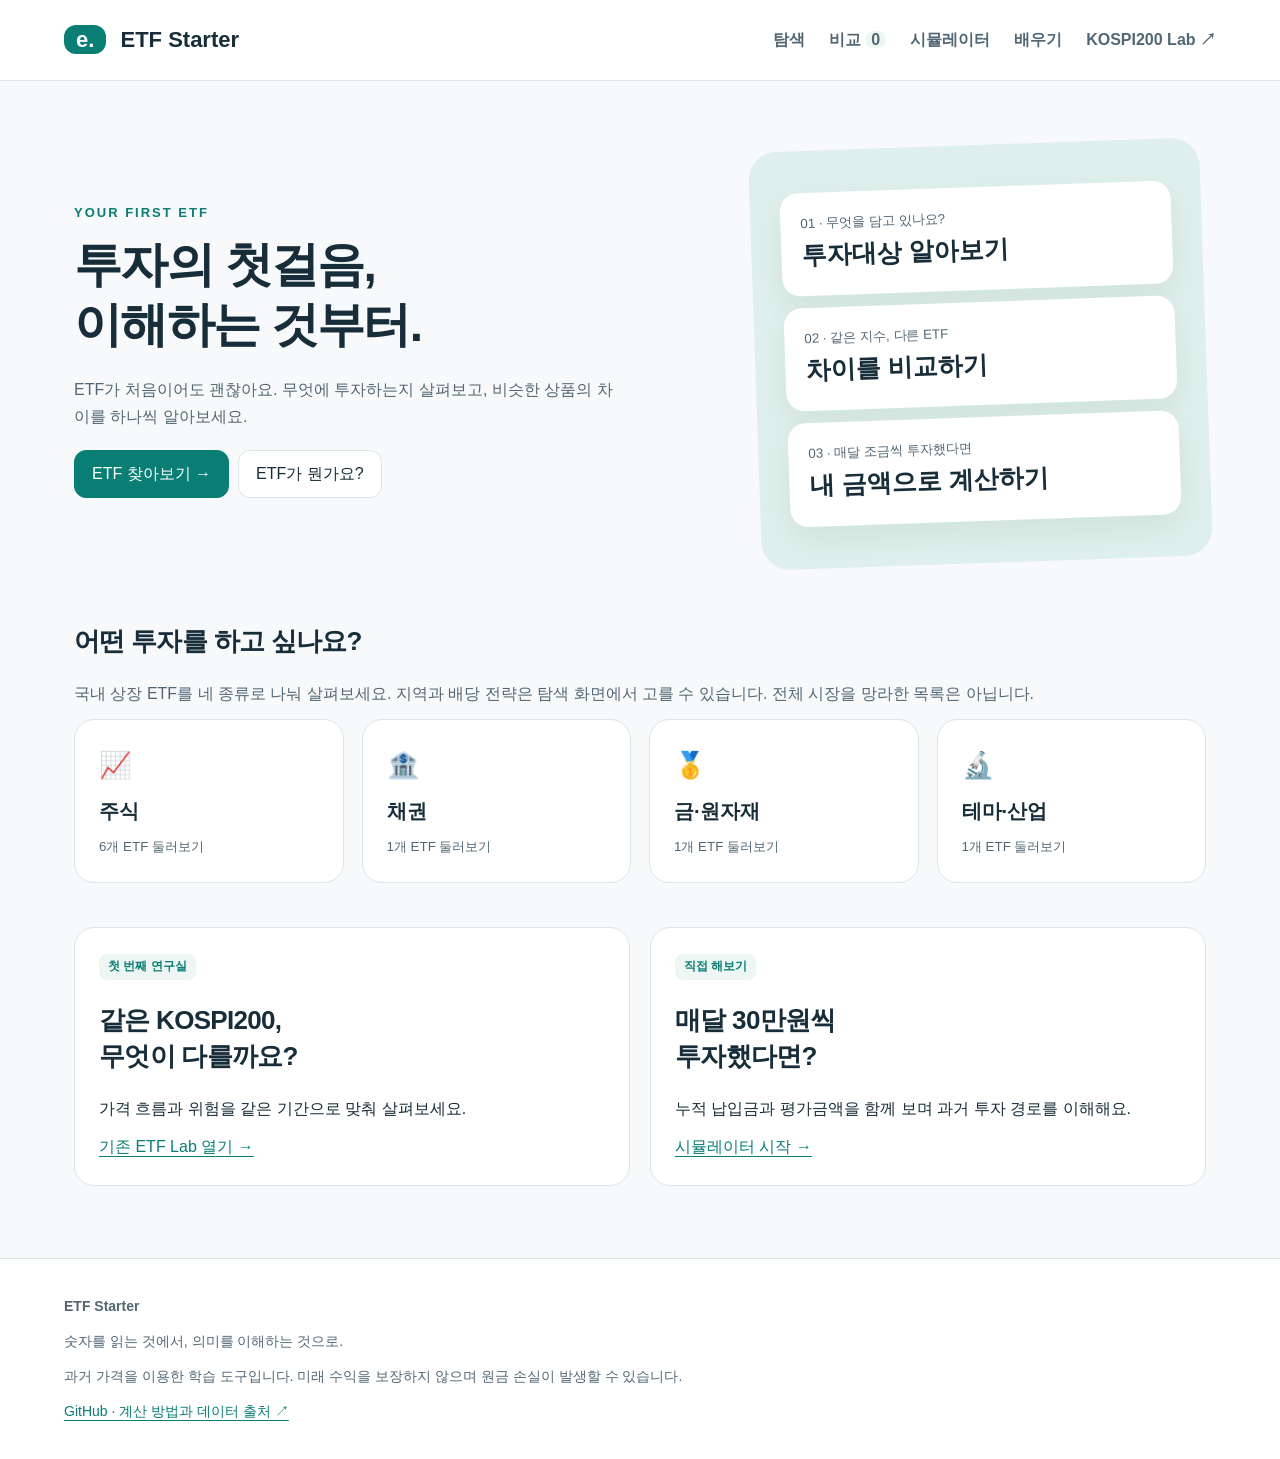
==== commit 3f89de33: "Add four ETF categories, scoped filters and nine real price histories" ====
--- a/docs/index.html
+++ b/docs/index.html
@@ -1,3 +1,3 @@
 <!doctype html>
-<html lang="ko"><head><meta charset="utf-8"><meta name="viewport" content="width=device-width,initial-scale=1"><title>ETF Starter · 이해하고 비교하는 첫 투자</title><meta name="description" content="ETF를 처음 만나는 사람을 위한 탐색, 비교, 학습과 적립식 투자 시뮬레이션. KOSPI200 ETF Lab에서 시작합니다."><link rel="icon" href="favicon.svg"><link rel="stylesheet" href="starter.css?v=1"><script defer src="data.js"></script><script defer src="starter-core.js?v=1"></script><script defer src="starter.js?v=1"></script></head>
+<html lang="ko"><head><meta charset="utf-8"><meta name="viewport" content="width=device-width,initial-scale=1"><title>ETF Starter · 이해하고 비교하는 첫 투자</title><meta name="description" content="ETF를 처음 만나는 사람을 위한 탐색, 비교, 학습과 적립식 투자 시뮬레이션. KOSPI200 ETF Lab에서 시작합니다."><link rel="icon" href="favicon.svg"><link rel="stylesheet" href="starter.css?v=1"><script defer src="explore-data.js"></script><script defer src="fundamentals.js?v=1"></script><script defer src="starter-core.js?v=3"></script><script defer src="starter.js?v=3"></script></head>
 <body><a class="skip" href="#content">본문으로 이동</a><header><a class="brand" href="#/" aria-label="ETF Starter 홈"><span class="logo">e.</span> ETF Starter</a><nav aria-label="주요 메뉴"><a href="#/explore">탐색</a><a href="#/compare">비교 <span id="selected-count">0</span></a><a href="#/simulator">시뮬레이터</a><a href="#/learn">배우기</a><a href="#/kospi200">KOSPI200 Lab ↗</a></nav></header><main id="content" tabindex="-1"><p role="status">저장된 가격을 불러오고 있습니다…</p></main><p id="announce" class="toast" role="status" aria-live="polite"></p><footer><b>ETF Starter</b><p>숫자를 읽는 것에서, 의미를 이해하는 것으로.</p><p>과거 가격을 이용한 학습 도구입니다. 미래 수익을 보장하지 않으며 원금 손실이 발생할 수 있습니다.</p><a href="https://github.com/wjyi0615/KOSPI200-ETF-LAB">GitHub · 계산 방법과 데이터 출처 ↗</a></footer><noscript><p>JavaScript를 켜면 비교와 시뮬레이션을 이용할 수 있습니다.</p></noscript></body></html>
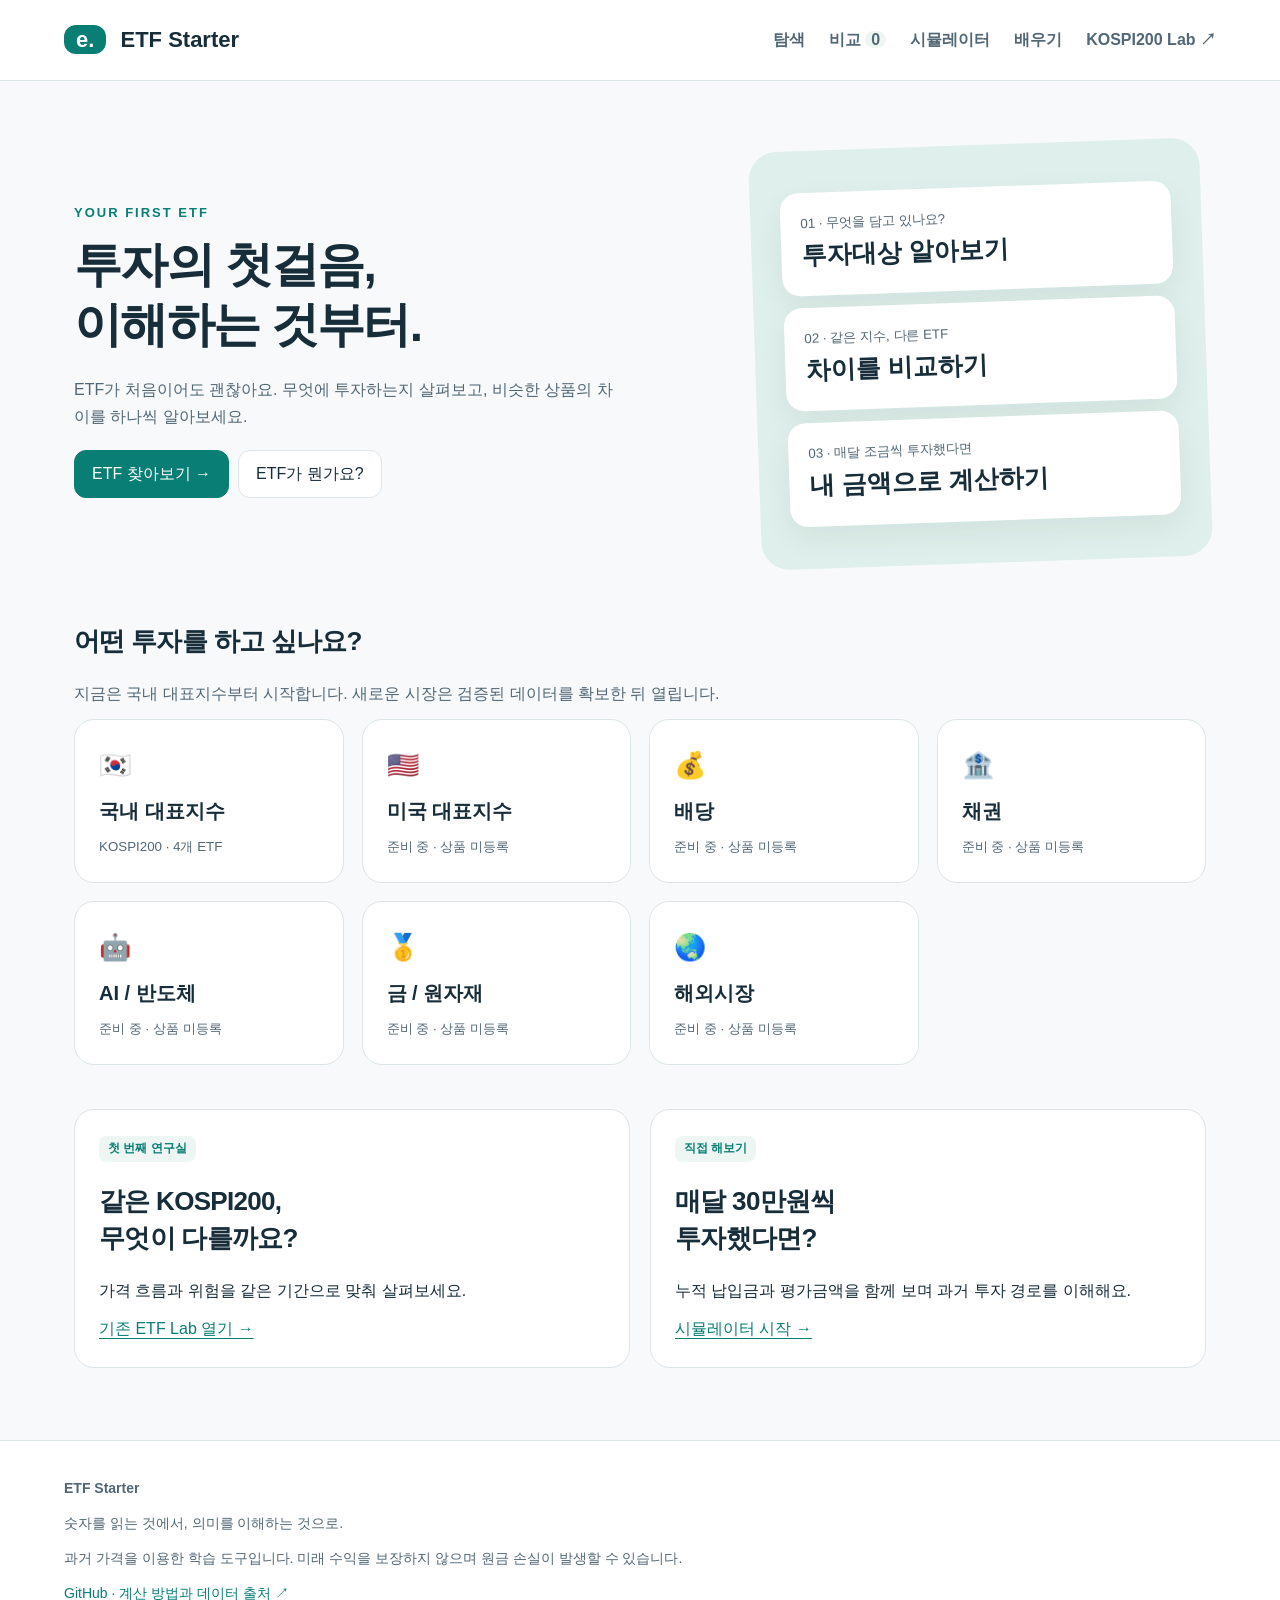
==== commit c77d6d22: "Merge bba3858ca75d49699157417b9473a74daa65a860 into c758671125707e7be58bd3f0fa79ee2f82ac06ce" ====
--- a/docs/index.html
+++ b/docs/index.html
@@ -1,3 +1,3 @@
 <!doctype html>
-<html lang="ko"><head><meta charset="utf-8"><meta name="viewport" content="width=device-width,initial-scale=1"><title>ETF Starter · 이해하고 비교하는 첫 투자</title><meta name="description" content="ETF를 처음 만나는 사람을 위한 탐색, 비교, 학습과 적립식 투자 시뮬레이션. KOSPI200 ETF Lab에서 시작합니다."><link rel="icon" href="favicon.svg"><link rel="stylesheet" href="starter.css?v=1"><script defer src="explore-data.js"></script><script defer src="fundamentals.js?v=1"></script><script defer src="starter-core.js?v=3"></script><script defer src="starter.js?v=3"></script></head>
+<html lang="ko"><head><meta charset="utf-8"><meta name="viewport" content="width=device-width,initial-scale=1"><title>ETF Starter · 이해하고 비교하는 첫 투자</title><meta name="description" content="ETF를 처음 만나는 사람을 위한 탐색, 비교, 학습과 적립식 투자 시뮬레이션. KOSPI200 ETF Lab에서 시작합니다."><link rel="icon" href="favicon.svg"><link rel="stylesheet" href="starter.css?v=1"><script defer src="data.js"></script><script defer src="starter-core.js?v=1"></script><script defer src="starter.js?v=1"></script></head>
 <body><a class="skip" href="#content">본문으로 이동</a><header><a class="brand" href="#/" aria-label="ETF Starter 홈"><span class="logo">e.</span> ETF Starter</a><nav aria-label="주요 메뉴"><a href="#/explore">탐색</a><a href="#/compare">비교 <span id="selected-count">0</span></a><a href="#/simulator">시뮬레이터</a><a href="#/learn">배우기</a><a href="#/kospi200">KOSPI200 Lab ↗</a></nav></header><main id="content" tabindex="-1"><p role="status">저장된 가격을 불러오고 있습니다…</p></main><p id="announce" class="toast" role="status" aria-live="polite"></p><footer><b>ETF Starter</b><p>숫자를 읽는 것에서, 의미를 이해하는 것으로.</p><p>과거 가격을 이용한 학습 도구입니다. 미래 수익을 보장하지 않으며 원금 손실이 발생할 수 있습니다.</p><a href="https://github.com/wjyi0615/KOSPI200-ETF-LAB">GitHub · 계산 방법과 데이터 출처 ↗</a></footer><noscript><p>JavaScript를 켜면 비교와 시뮬레이션을 이용할 수 있습니다.</p></noscript></body></html>
